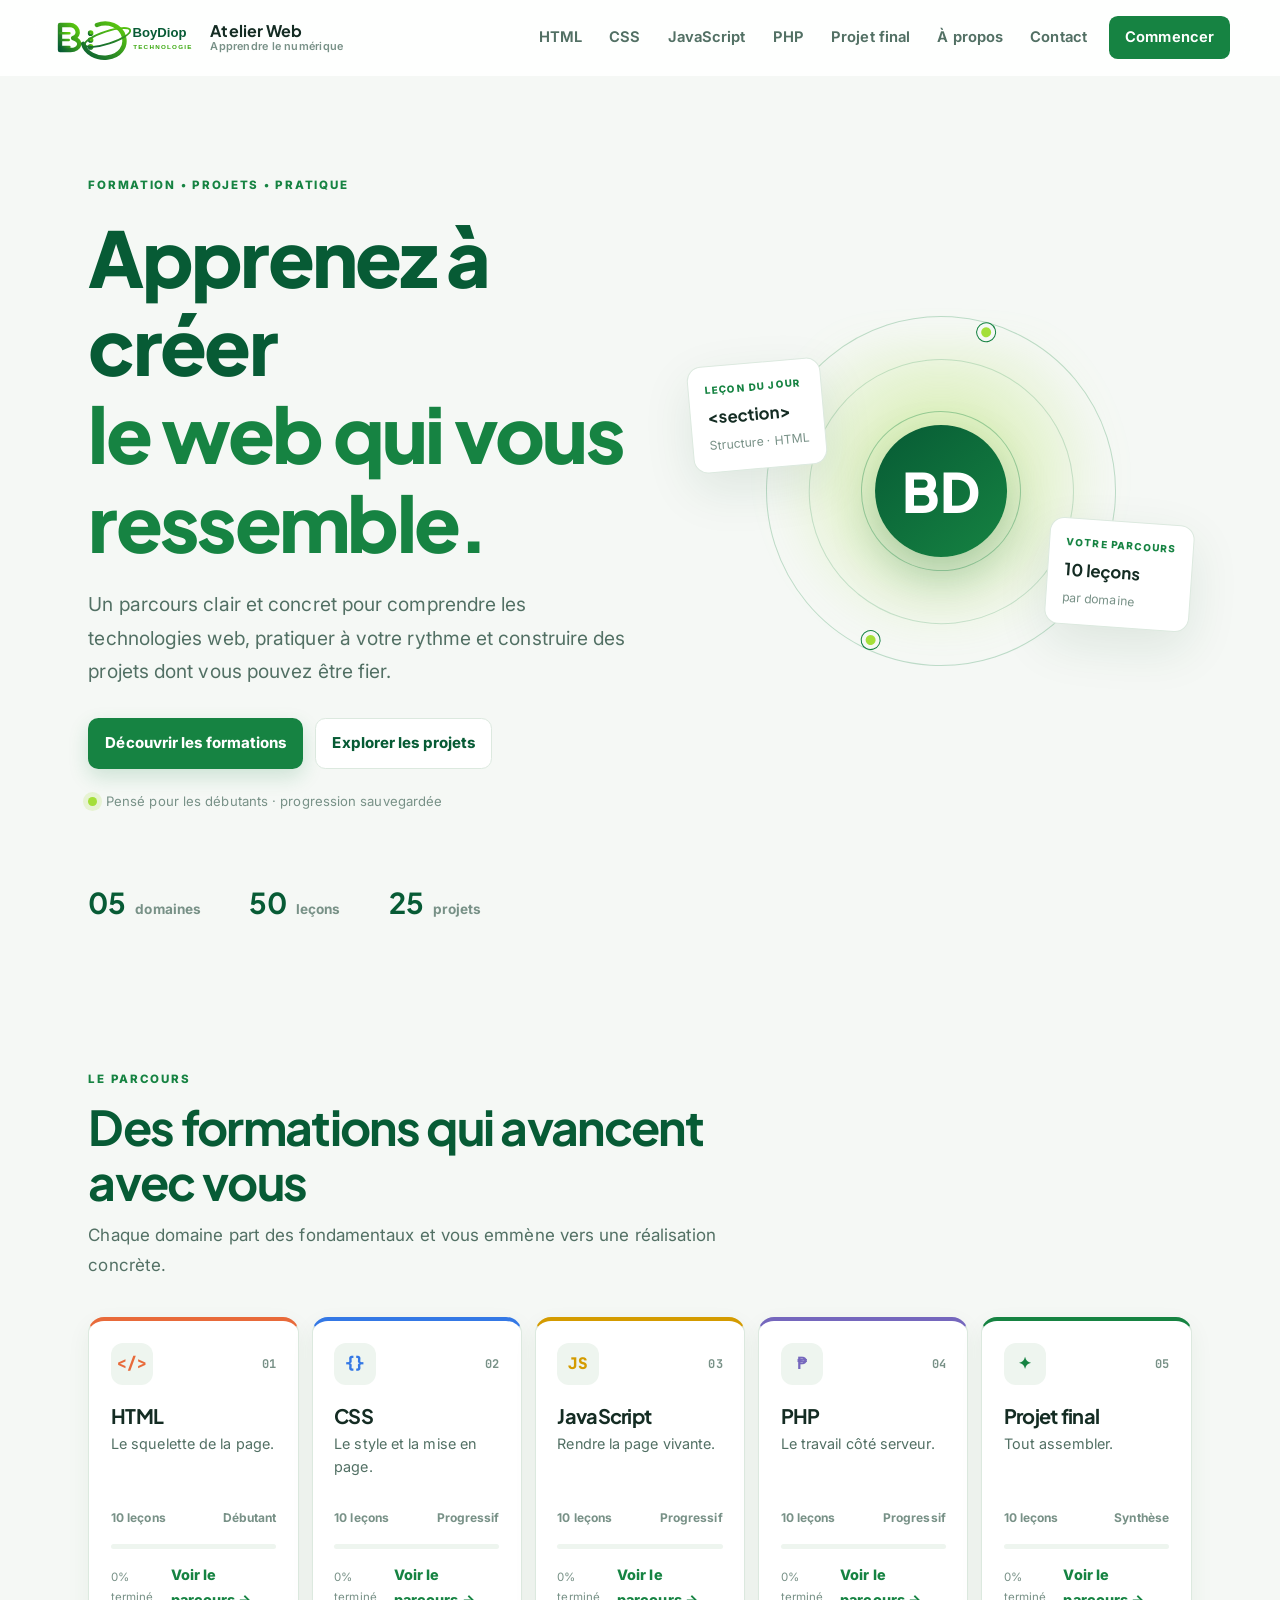
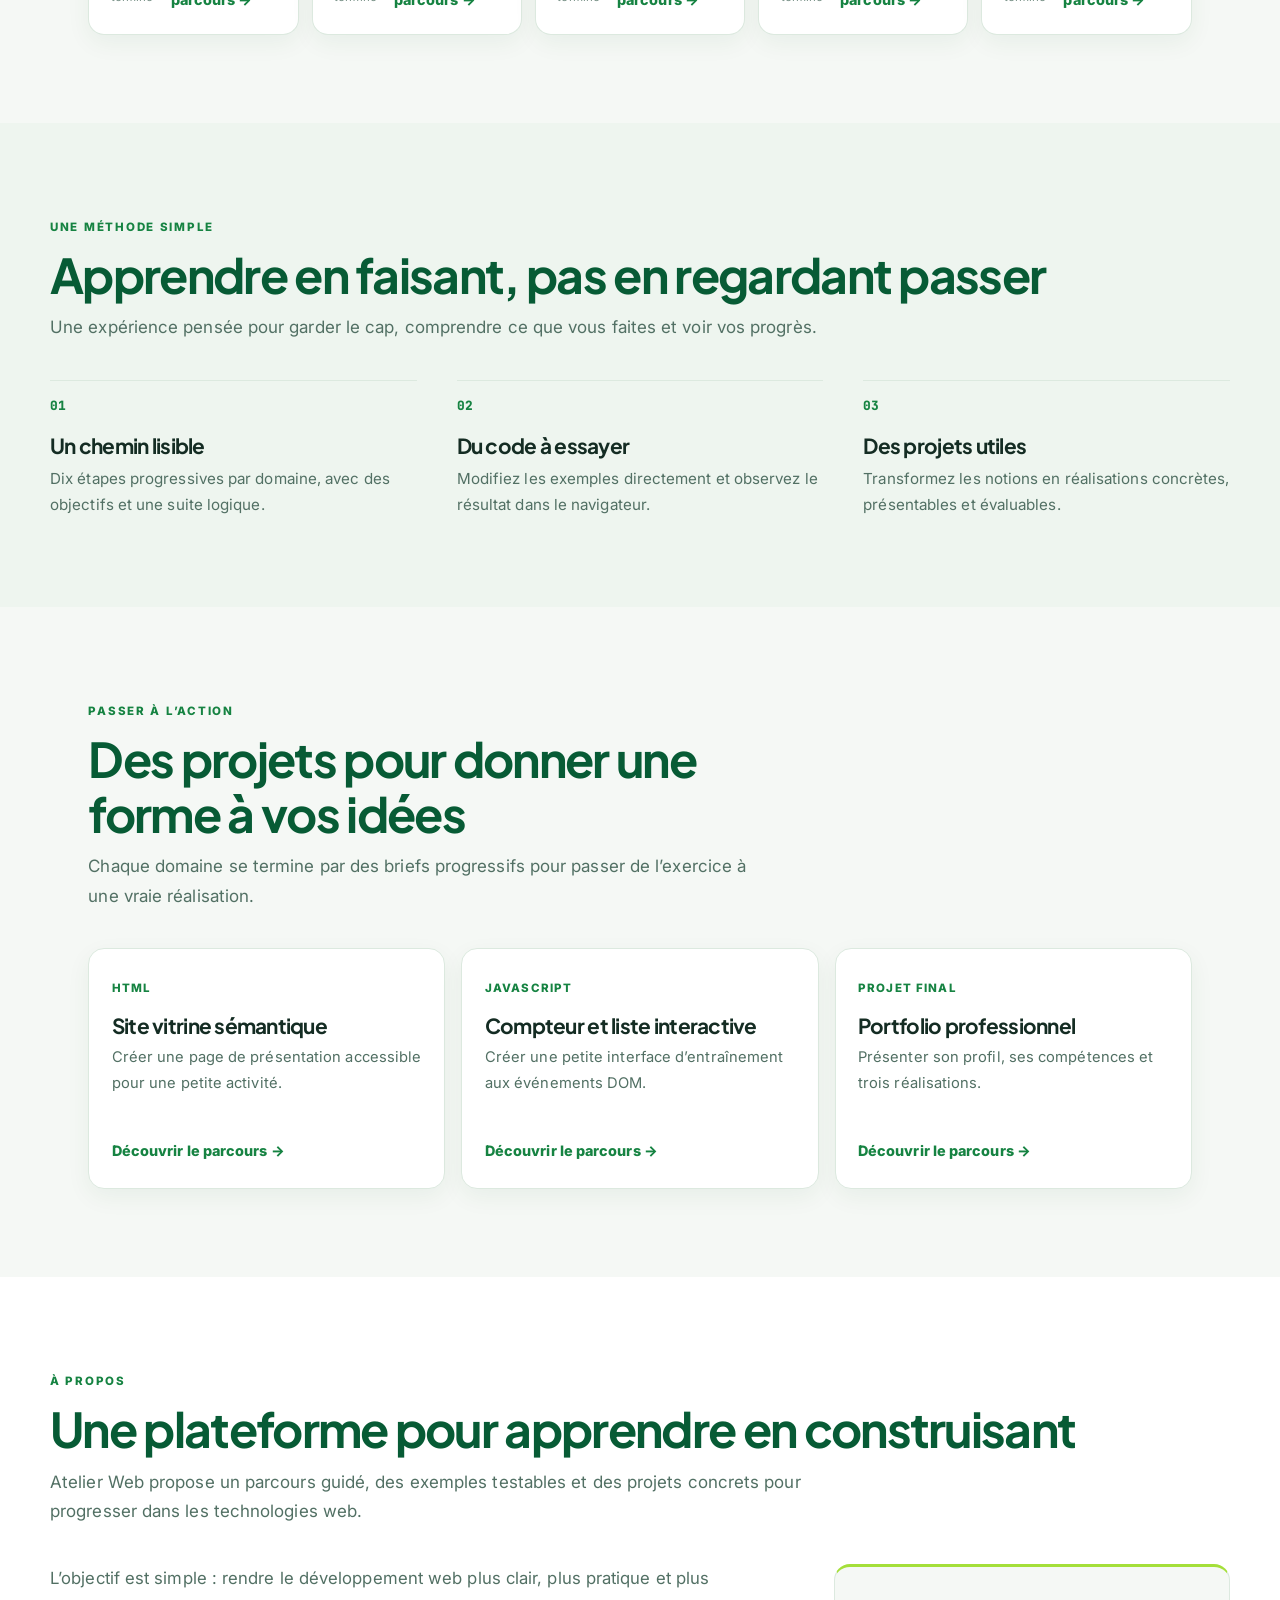
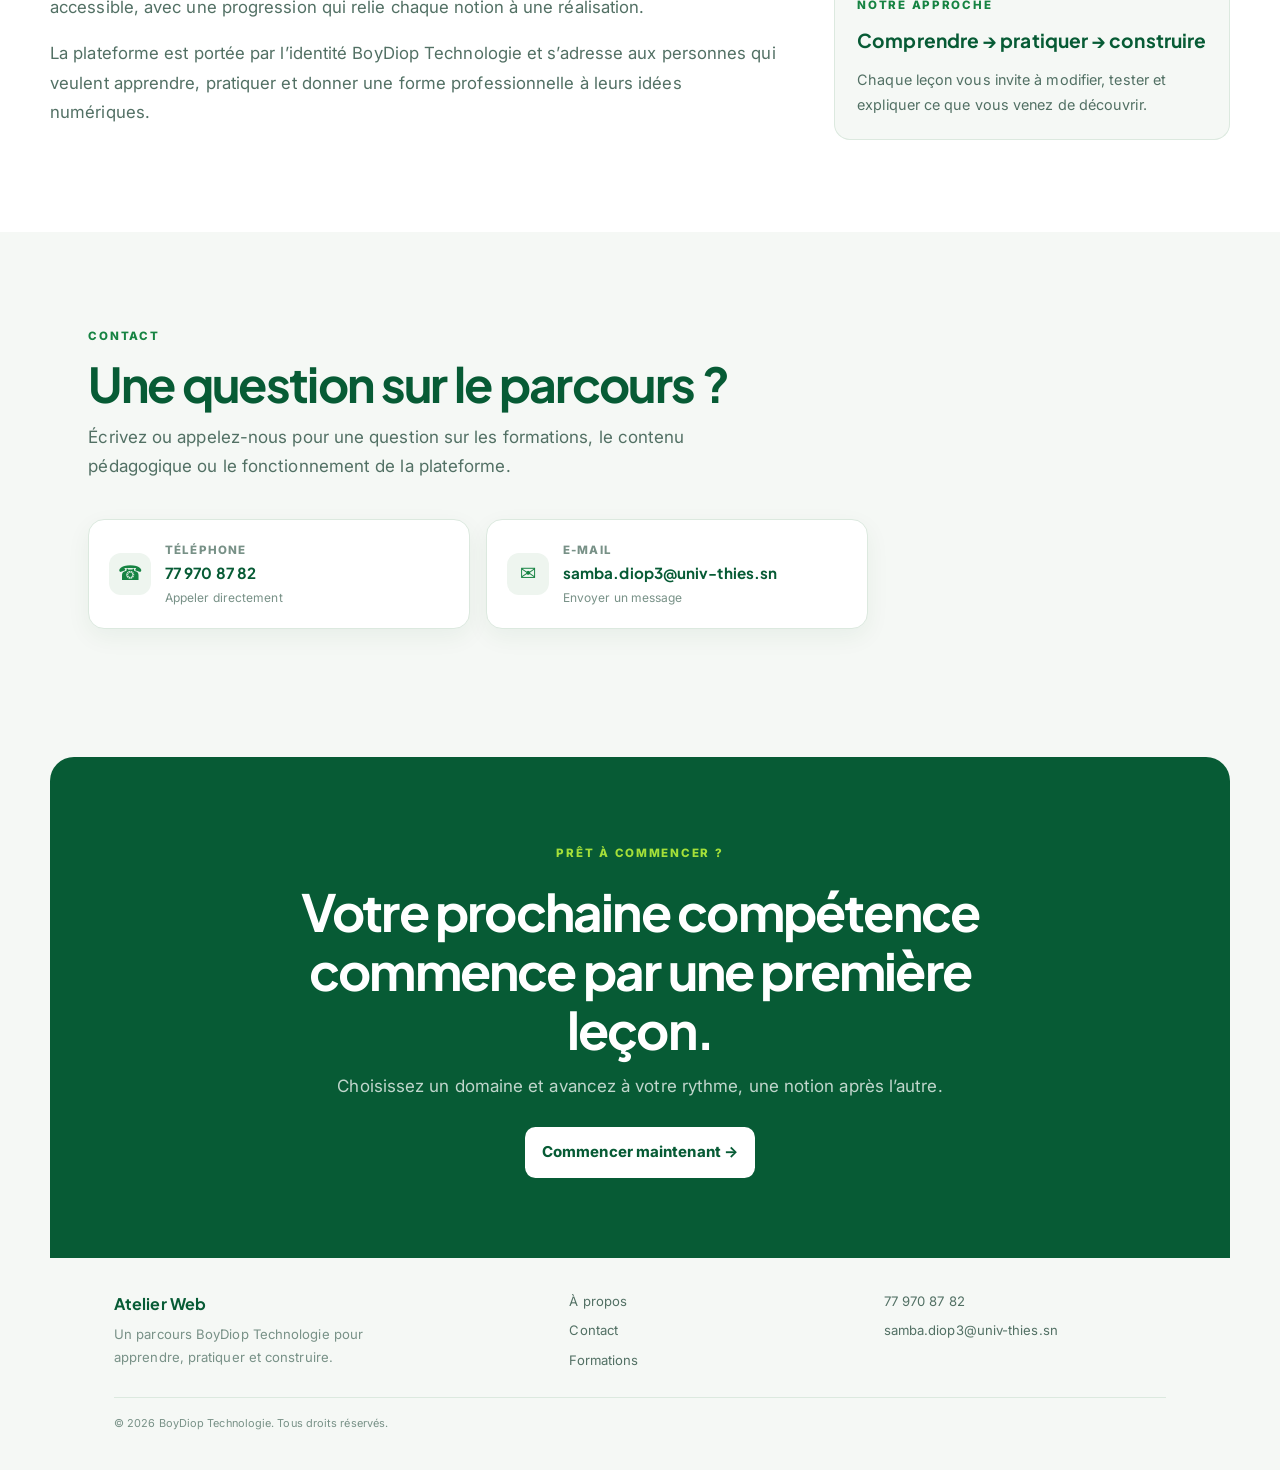
==== index.html @ 123b6f5f "Refonte premium de la plateforme Atelier Web" ====
<!DOCTYPE html>
<html lang="fr">
<head>
<meta charset="utf-8">
<meta name="viewport" content="width=device-width, initial-scale=1, viewport-fit=cover">
<link rel="stylesheet" href="https://fonts.googleapis.com/css2?family=Inter:wght@400;500;600;700;800&family=JetBrains+Mono:wght@400;600;700&family=Plus+Jakarta+Sans:wght@600;700;800&display=swap">
<title>Accueil | Atelier Web</title>
<link rel="stylesheet" href="style.css">
</head>
<body>
<div id="app"></div>
<script>window.PAGE="index";</script>
<script src="data.js"></script>
<script src="extended-data.js"></script>
<script src="app.js"></script>
</body>
</html>
---- style.css ----
:root {
  --ink: #142c23;
  --ink-soft: #527064;
  --ink-faint: #789187;
  --bg: #f5f8f5;
  --paper: #ffffff;
  --paper-muted: #eef5ef;
  --line: #dce9df;
  --green: #168342;
  --green-dark: #075b35;
  --lime: #a4df39;
  --orange: #e86a3a;
  --blue: #3478e5;
  --purple: #7567bd;
  --code: #102b20;
  --code-ink: #eafff0;
  --shadow-sm: 0 8px 24px rgba(15, 78, 42, .06);
  --shadow-md: 0 18px 50px rgba(15, 78, 42, .10);
  --radius-sm: .65rem;
  --radius-md: 1rem;
  --radius-lg: 1.5rem;
  --max: 1180px;
  --reading: 820px;
  box-sizing: border-box;
}

@media (prefers-color-scheme: dark) {
  :root:not([data-theme="light"]) { --ink: #e7f5ea; --ink-soft: #a9c7af; --ink-faint: #84a28d; --bg: #0e1c15; --paper: #15291f; --paper-muted: #1b3427; --line: #2d4938; --green: #70d52d; --green-dark: #baf27c; --lime: #d7f88b; --code: #09150f; --code-ink: #effff3; --shadow-sm: 0 8px 24px rgba(0,0,0,.18); --shadow-md: 0 18px 50px rgba(0,0,0,.22); }
}

* { box-sizing: border-box; }
html { scroll-behavior: smooth; scroll-padding-top: 90px; }
body { margin: 0; background: var(--bg); color: var(--ink); font: 400 17px/1.75 "Inter", "Source Sans 3", system-ui, sans-serif; letter-spacing: .005em; }
button, a, textarea { font: inherit; }
a { color: inherit; }
button, a { -webkit-tap-highlight-color: transparent; }
:focus-visible { outline: 3px solid var(--lime); outline-offset: 3px; }
h1, h2, h3, h4, strong, .brand-text { font-family: "Plus Jakarta Sans", "Manrope", "Inter", system-ui, sans-serif; }
h1, h2, h3, h4, p { margin-top: 0; }
h1, h2, h3, h4 { line-height: 1.15; letter-spacing: -.035em; }
p { max-width: var(--reading); }

.site { min-height: 100vh; }
.topbar { min-height: 76px; display: flex; align-items: center; gap: 1.25rem; padding: .7rem max(1rem, calc((100vw - var(--max)) / 2)); background: rgba(255,255,255,.90); border-bottom: 1px solid var(--line); position: sticky; top: 0; z-index: 20; backdrop-filter: blur(16px); }
.brand { display: flex; align-items: center; gap: .65rem; color: var(--ink); text-decoration: none; margin-right: auto; }
.brand-logo { width: 150px; height: auto; display: block; }
.brand-text { display: flex; flex-direction: column; gap: .12rem; line-height: 1; }
.brand-text strong { font-size: 1rem; }
.brand-text small { color: var(--ink-faint); font: 600 .68rem/1 "Inter", system-ui, sans-serif; letter-spacing: .02em; }
.top-links { display: flex; align-items: center; gap: .2rem; }
.top-links a { color: var(--ink-soft); text-decoration: none; padding: .55rem .75rem; border-radius: .55rem; font-size: .92rem; font-weight: 650; white-space: nowrap; }
.top-links a:hover, .top-links a[aria-current="page"] { background: var(--paper-muted); color: var(--green-dark); }
.top-links .nav-cta { background: var(--green); color: #fff; margin-left: .45rem; padding-inline: 1rem; }
.top-links .nav-cta:hover { background: var(--green-dark); color: #fff; }
.menu-toggle { display: none; border: 1px solid var(--line); background: var(--paper); color: var(--ink); border-radius: .55rem; padding: .45rem .65rem; font-weight: 700; cursor: pointer; }

.eyebrow { display: inline-block; color: var(--green); font-size: .72rem; font-weight: 800; letter-spacing: .15em; line-height: 1.2; }
.button { display: inline-flex; align-items: center; justify-content: center; gap: .45rem; min-height: 48px; padding: .7rem 1rem; border-radius: .65rem; border: 1px solid transparent; text-decoration: none; font-weight: 750; font-size: .94rem; cursor: pointer; transition: transform .2s ease, background .2s ease, border-color .2s ease; }
.button:hover { transform: translateY(-2px); }
.button-primary { background: var(--green); color: #fff; box-shadow: 0 8px 20px rgba(22,131,66,.18); }
.button-primary:hover { background: var(--green-dark); }
.button-secondary { background: var(--paper); color: var(--green-dark); border-color: var(--line); }
.button-secondary:hover { border-color: var(--green); }
.button-light { background: #fff; color: var(--green-dark); }
.text-link { color: var(--green); font-size: .9rem; font-weight: 800; text-decoration: none; }
.text-link:hover { color: var(--green-dark); text-decoration: underline; text-underline-offset: 4px; }

/* Accueil */
.home-page { background: var(--bg); }
.home-page .topbar { border-bottom-color: transparent; }
.hero { max-width: var(--max); min-height: 570px; margin: 0 auto; padding: 5.8rem max(1rem, 3vw) 4rem; display: grid; grid-template-columns: 1.05fr .95fr; align-items: center; gap: 3rem; }
.hero-copy { position: relative; z-index: 1; }
.hero-eyebrow { margin-bottom: 1.25rem; }
.hero h1 { max-width: 720px; margin-bottom: 1.4rem; font-size: clamp(2.8rem, 6vw, 5.45rem); font-weight: 800; color: var(--green-dark); }
.hero h1 em { color: var(--green); font-style: normal; }
.hero-lead { max-width: 600px; margin-bottom: 1.8rem; color: var(--ink-soft); font-size: clamp(1.05rem, 2vw, 1.2rem); line-height: 1.75; }
.hero-actions { display: flex; flex-wrap: wrap; gap: .75rem; }
.hero-trust { display: flex; align-items: center; gap: .55rem; margin-top: 1.35rem; color: var(--ink-faint); font-size: .82rem; }
.trust-dot { width: .55rem; height: .55rem; background: var(--lime); border-radius: 50%; box-shadow: 0 0 0 5px rgba(164,223,57,.18); }
.hero-visual { min-height: 390px; position: relative; display: grid; place-items: center; }
.hero-visual::before { content: ""; position: absolute; inset: 12% 8%; background: radial-gradient(circle at 50% 45%, rgba(164,223,57,.45), transparent 63%); filter: blur(18px); }
.hero-orbit { position: relative; width: min(32vw, 350px); aspect-ratio: 1; border: 1px solid rgba(22,131,66,.25); border-radius: 50%; transform: rotate(-18deg); }
.hero-orbit::before, .hero-orbit::after { content: ""; position: absolute; inset: 12%; border: 1px solid rgba(22,131,66,.2); border-radius: 50%; transform: rotate(57deg); }
.hero-orbit::after { inset: 27%; transform: rotate(-45deg); border-color: rgba(22,131,66,.35); }
.orbit-core { position: absolute; inset: 31%; display: grid; place-items: center; border-radius: 50%; background: linear-gradient(140deg, var(--green-dark), var(--green)); color: #fff; font: 800 clamp(2rem, 5vw, 3.4rem)/1 "Plus Jakarta Sans", sans-serif; box-shadow: 0 20px 45px rgba(7,91,53,.25); transform: rotate(18deg); }
.orbit-dot { position: absolute; width: 18px; height: 18px; background: var(--lime); border: 4px solid var(--bg); border-radius: 50%; box-shadow: 0 0 0 1px var(--green); }
.dot-one { top: 8%; right: 21%; }.dot-two { bottom: 13%; left: 15%; }
.float-card { position: absolute; display: flex; flex-direction: column; gap: .2rem; padding: .95rem 1rem; background: var(--paper); border: 1px solid var(--line); border-radius: .9rem; box-shadow: var(--shadow-md); }
.float-card strong { font-size: 1.05rem; }.float-card small { color: var(--ink-faint); font-size: .76rem; }.float-label { color: var(--green); font-size: .62rem; font-weight: 800; letter-spacing: .12em; }
.float-code { left: 0; top: 17%; transform: rotate(-5deg); }.float-progress { right: 0; bottom: 15%; transform: rotate(4deg); }
.hero-stats { max-width: var(--max); margin: 0 auto; padding: 0 max(1rem, 3vw) 3rem; display: flex; gap: 3rem; }
.hero-stat { display: flex; align-items: baseline; gap: .55rem; }.hero-stat strong { font-size: 1.8rem; color: var(--green-dark); }.hero-stat span { color: var(--ink-faint); font-size: .85rem; font-weight: 700; }
.home-section { max-width: var(--max); margin: 0 auto; padding: 5.5rem max(1rem, 3vw); }
.section-heading { max-width: 690px; margin-bottom: 2.3rem; }.section-heading .eyebrow { margin-bottom: .75rem; }.section-heading h2 { margin-bottom: .7rem; font-size: clamp(2rem, 4vw, 3rem); color: var(--green-dark); }.section-heading p { margin-bottom: 0; color: var(--ink-soft); }
.formation-grid { display: grid; grid-template-columns: repeat(5, 1fr); gap: .8rem; }
.formation-card { min-height: 280px; display: flex; flex-direction: column; padding: 1.35rem; background: var(--paper); border: 1px solid var(--line); border-top: 4px solid var(--card-accent); border-radius: var(--radius-md); box-shadow: var(--shadow-sm); }
.formation-card:hover { box-shadow: var(--shadow-md); transform: translateY(-4px); transition: transform .2s ease, box-shadow .2s ease; }.formation-card-head { display: flex; justify-content: space-between; align-items: center; margin-bottom: 1.2rem; }.domain-icon { width: 42px; height: 42px; display: grid; place-items: center; border-radius: .75rem; background: var(--paper-muted); color: var(--card-accent); font: 800 1rem/1 "JetBrains Mono", ui-monospace, monospace; }.card-index { color: var(--ink-faint); font: 700 .75rem/1 "JetBrains Mono", monospace; }.formation-card h3 { margin-bottom: .4rem; font-size: 1.25rem; }.formation-card p { min-height: 58px; margin-bottom: 1rem; color: var(--ink-soft); font-size: .9rem; line-height: 1.55; }.formation-meta { display: flex; justify-content: space-between; gap: .35rem; color: var(--ink-faint); font-size: .75rem; font-weight: 700; }.mini-progress { height: 5px; margin: 1rem 0 .8rem; overflow: hidden; background: var(--paper-muted); border-radius: 99px; }.mini-progress i { display: block; height: 100%; background: var(--card-accent); border-radius: inherit; }.formation-card-foot { display: flex; justify-content: space-between; align-items: center; gap: .5rem; margin-top: auto; color: var(--ink-faint); font-size: .72rem; }
.why-section { max-width: none; background: var(--paper-muted); }.why-section > * { max-width: var(--max); margin-left: auto; margin-right: auto; }.benefit-grid { display: grid; grid-template-columns: repeat(3, 1fr); gap: 2.5rem; }.benefit { padding-top: 1.2rem; border-top: 1px solid var(--line); }.benefit-number { display: block; margin-bottom: 1.3rem; color: var(--green); font: 800 .8rem/1 "JetBrains Mono", monospace; }.benefit h3 { margin-bottom: .5rem; font-size: 1.3rem; }.benefit p { margin-bottom: 0; color: var(--ink-soft); font-size: .95rem; }
.project-preview-grid { display: grid; grid-template-columns: repeat(3, 1fr); gap: 1rem; }.project-preview { padding: 1.4rem; background: var(--paper); border: 1px solid var(--line); border-radius: var(--radius-md); box-shadow: var(--shadow-sm); }.project-kicker { color: var(--green); font-size: .72rem; font-weight: 800; letter-spacing: .1em; text-transform: uppercase; }.project-preview h3 { margin: .75rem 0 .5rem; font-size: 1.3rem; }.project-preview p { min-height: 76px; color: var(--ink-soft); font-size: .92rem; }
.about-section { background: var(--paper); max-width: none; }.about-section > * { max-width: var(--max); margin-left: auto; margin-right: auto; }.about-grid { display: grid; grid-template-columns: 1.3fr .7fr; gap: 3rem; align-items: start; }.about-copy p { color: var(--ink-soft); font-size: 1.05rem; }.about-note { padding: 1.4rem; border: 1px solid var(--line); border-top: 3px solid var(--lime); border-radius: var(--radius-md); background: var(--bg); }.about-note .eyebrow { margin-bottom: .7rem; }.about-note strong { display: block; margin-bottom: .55rem; font-size: 1.2rem; color: var(--green-dark); }.about-note p { margin: 0; color: var(--ink-soft); font-size: .9rem; }
.contact-section { padding-bottom: 5rem; }.contact-grid { display: grid; grid-template-columns: repeat(2, minmax(0, 1fr)); gap: 1rem; max-width: 780px; }.contact-card { display: grid; grid-template-columns: auto 1fr; column-gap: .85rem; align-items: center; padding: 1.25rem; border: 1px solid var(--line); border-radius: var(--radius-md); background: var(--paper); box-shadow: var(--shadow-sm); text-decoration: none; transition: transform .2s ease, border-color .2s ease, box-shadow .2s ease; }.contact-card:hover { transform: translateY(-3px); border-color: var(--green); box-shadow: var(--shadow-md); }.contact-icon { grid-row: span 3; width: 42px; height: 42px; display: grid; place-items: center; border-radius: .75rem; background: var(--paper-muted); color: var(--green); font-size: 1.25rem; }.contact-label { color: var(--ink-faint); font-size: .72rem; font-weight: 800; letter-spacing: .1em; text-transform: uppercase; }.contact-card strong { color: var(--green-dark); font-size: .95rem; overflow-wrap: anywhere; }.contact-card small { color: var(--ink-faint); font-size: .75rem; }
.final-cta { max-width: var(--max); margin: 3rem auto 0; padding: 5rem max(1rem, 5vw); background: var(--green-dark); border-radius: var(--radius-lg) var(--radius-lg) 0 0; color: #fff; text-align: center; }.final-cta .eyebrow { color: var(--lime); }.final-cta h2 { max-width: 700px; margin: 1rem auto .8rem; font-size: clamp(2rem, 4vw, 3.3rem); }.final-cta p { margin: 0 auto 1.6rem; color: rgba(255,255,255,.75); }.site-footer { max-width: var(--max); margin: 0 auto; padding: 2rem max(1rem, 5vw) 2.3rem; color: var(--ink-faint); font-size: .82rem; }.footer-inner { display: grid; grid-template-columns: 1.5fr 1fr 1fr; gap: 2rem; padding-bottom: 1.6rem; }.footer-brand { display: flex; flex-direction: column; gap: .35rem; }.site-footer strong { color: var(--green-dark); font-size: 1rem; }.footer-brand span { max-width: 300px; }.footer-links, .footer-contact { display: flex; flex-direction: column; gap: .4rem; }.footer-links a, .footer-contact a { color: var(--ink-soft); text-decoration: none; }.footer-links a:hover, .footer-contact a:hover { color: var(--green); text-decoration: underline; text-underline-offset: 3px; }.footer-copy { display: block; padding-top: 1rem; border-top: 1px solid var(--line); }

/* Environnement de cours */
.course-page { background: var(--bg); }.course-header { max-width: 1030px; margin: 0 auto; padding: 2.8rem max(1rem, 3vw) 2rem; }.breadcrumb { display: flex; gap: .55rem; margin-bottom: 2.2rem; color: var(--ink-faint); font-size: .82rem; }.breadcrumb a { color: var(--green); font-weight: 700; text-decoration: none; }.course-header h1 { margin: .65rem 0 .35rem; font-size: clamp(2.4rem, 5vw, 4.2rem); color: var(--green-dark); }.course-tagline { margin-bottom: 1.1rem; color: var(--green); font-size: 1.1rem; font-weight: 700; }.course-intro { max-width: 760px; margin-bottom: .45rem; color: var(--ink-soft); font-size: .98rem; }.course-goal { max-width: 760px; margin-top: 1.2rem; padding: .8rem 1rem; border-left: 3px solid var(--lime); background: var(--paper-muted); color: var(--ink); font-weight: 650; }.course-progress { display: flex; align-items: center; gap: 1rem; max-width: 580px; margin-top: 1.5rem; }.progress-line { flex: 1; height: 8px; overflow: hidden; background: var(--line); border-radius: 99px; }.progress-line i { display: block; width: 0; height: 100%; background: var(--green); border-radius: inherit; transition: width .3s ease; }.progress-label { color: var(--ink-faint); font-size: .8rem; font-weight: 750; white-space: nowrap; }
.lesson-layout { max-width: 1180px; margin: 0 auto; padding: 1rem max(1rem, 3vw) 5rem; display: grid; grid-template-columns: 240px minmax(0, var(--reading)); gap: 3.3rem; align-items: start; }.lesson-sidebar { position: sticky; top: 100px; }.sidebar-label { margin: 0 0 .6rem; color: var(--ink-faint); font-size: .72rem; font-weight: 800; letter-spacing: .13em; text-transform: uppercase; }.lesson-nav { display: grid; gap: .15rem; }.lesson-nav button { display: grid; grid-template-columns: 28px 1fr; gap: .55rem; align-items: center; width: 100%; padding: .55rem .5rem; border: 0; border-left: 2px solid transparent; background: transparent; color: var(--ink-soft); text-align: left; font-size: .82rem; line-height: 1.3; cursor: pointer; }.lesson-nav button:hover { background: var(--paper-muted); color: var(--ink); }.lesson-nav button[aria-current="true"] { border-left-color: var(--green); background: var(--paper-muted); color: var(--green-dark); font-weight: 750; }.lesson-number { color: var(--ink-faint); font: 700 .72rem/1 "JetBrains Mono", monospace; }.lesson-nav .is-done .lesson-number { color: var(--green); }.lesson-nav .is-done .lesson-number::before { content: "✓"; margin-right: .15rem; }
.lesson-content { min-width: 0; padding: 2.2rem clamp(1rem, 3vw, 2.5rem) 2.6rem; background: var(--paper); border: 1px solid var(--line); border-radius: var(--radius-lg); box-shadow: var(--shadow-sm); }.lesson-kicker { display: block; margin-bottom: .8rem; color: var(--green); font: 800 .75rem/1 "JetBrains Mono", monospace; letter-spacing: .08em; }.lesson-content h2 { margin-bottom: .9rem; font-size: clamp(2rem, 4vw, 3rem); color: var(--green-dark); }.lesson-intro { max-width: var(--reading); margin-bottom: 1.5rem; color: var(--ink-soft); font-size: 1.05rem; }.lesson-meta { display: flex; flex-wrap: wrap; align-items: center; gap: .45rem; padding: .9rem 0; border-top: 1px solid var(--line); border-bottom: 1px solid var(--line); }.meta-pill, .project-level { display: inline-flex; padding: .25rem .6rem; background: var(--paper-muted); border: 1px solid var(--line); border-radius: 999px; color: var(--ink); font-size: .76rem; font-weight: 750; }.meta-next { flex-basis: 100%; color: var(--ink-faint); font-size: .82rem; }.lesson-toc { display: flex; flex-wrap: wrap; gap: .45rem .8rem; margin: 1.1rem 0 1.4rem; padding: .8rem 1rem; background: var(--paper-muted); border-radius: .65rem; }.lesson-toc strong { flex-basis: 100%; font-size: .83rem; }.lesson-toc a { color: var(--green); font-size: .84rem; font-weight: 700; text-decoration: none; }.lesson-toc a:hover { text-decoration: underline; text-underline-offset: 3px; }
.lesson-section { margin: 1.15rem 0; padding: 1.1rem 1.15rem; border-left: 4px solid var(--green); background: var(--bg); border-radius: 0 .75rem .75rem 0; scroll-margin-top: 95px; }.lesson-section h3 { margin-bottom: .4rem; font-size: 1.15rem; }.lesson-section p { margin: .25rem 0; color: var(--ink-soft); }.lesson-section.definition { border-left-color: #e8a83a; }.lesson-section.example { border-left-color: var(--blue); }.lesson-section.application { border-left-color: var(--purple); }.lesson-section.practice { border-left-color: var(--green); }.lesson-section.summary { border-left-color: var(--lime); }.lesson-section.key { border-left-color: var(--orange); }.exercise-prompt { margin: 1.6rem 0; padding: 1rem 1.1rem; border: 1px solid rgba(22,131,66,.2); background: rgba(164,223,57,.12); border-radius: .7rem; font-weight: 700; }
.content-label { display: flex; align-items: center; justify-content: space-between; gap: .75rem; margin: 1.5rem 0 .55rem; color: var(--ink-faint); font-size: .7rem; font-weight: 800; letter-spacing: .1em; }.reset-button { border: 1px solid var(--line); border-radius: .45rem; background: var(--paper); color: var(--ink-soft); padding: .35rem .6rem; font-size: .72rem; font-weight: 700; cursor: pointer; }.code-split { display: grid; grid-template-columns: 1fr 1fr; gap: .75rem; }.code-editor, .code-block { min-height: 300px; width: 100%; margin: 0; padding: 1rem; border: 1px solid #234c37; border-radius: .75rem; background: var(--code); color: var(--code-ink); font: .88rem/1.65 "JetBrains Mono", ui-monospace, monospace; tab-size: 2; }.code-editor { resize: vertical; }.code-preview { width: 100%; min-height: 300px; border: 1px solid var(--line); border-radius: .75rem; background: #fff; }.expected-output { padding: 1rem; white-space: pre-wrap; border: 1px dashed var(--ink-faint); border-radius: .7rem; background: var(--paper-muted); color: var(--ink); font: .88rem/1.6 "JetBrains Mono", ui-monospace, monospace; }.code-explanation { margin-top: 2rem; }.code-explanation h3 { margin-bottom: .7rem; font-size: 1.2rem; }.explanation-row { display: grid; grid-template-columns: minmax(0, 13rem) 1fr; gap: 1rem; padding: .7rem 0; border-top: 1px solid var(--line); }.explanation-row code { align-self: start; padding: .35rem .5rem; overflow-wrap: anywhere; border-radius: .4rem; background: var(--code); color: var(--code-ink); font: .78rem/1.4 "JetBrains Mono", ui-monospace, monospace; }.explanation-row p { margin: 0; color: var(--ink-soft); font-size: .92rem; }.complete-button { margin: 1.5rem 0 .25rem; border: 1px solid var(--green); border-radius: .6rem; background: var(--green); color: #fff; padding: .7rem 1rem; font-weight: 750; cursor: pointer; }.complete-button:disabled { opacity: .55; cursor: default; }.quiz-box { margin-top: 1.5rem; padding: 1.25rem; border: 1px solid rgba(22,131,66,.35); border-radius: var(--radius-md); background: var(--paper-muted); }.quiz-box .eyebrow { margin-bottom: .6rem; }.quiz-box h3 { margin-bottom: .45rem; font-size: 1.25rem; }.quiz-answer { display: block; width: 100%; margin: .45rem 0; padding: .7rem .8rem; border: 1px solid var(--line); border-radius: .55rem; background: var(--paper); color: var(--ink); text-align: left; cursor: pointer; }.quiz-answer:hover:not(:disabled) { border-color: var(--green); }.quiz-answer.is-correct { border-color: var(--green); background: var(--green); color: #fff; }.quiz-answer.is-wrong { opacity: .55; }.quiz-answer:disabled { cursor: default; }.quiz-status { min-height: 1.5rem; margin: .75rem 0 0; color: var(--green-dark); font-weight: 700; font-size: .9rem; }.lesson-navigation { display: flex; justify-content: space-between; gap: .75rem; margin-top: 2.2rem; padding-top: 1.2rem; border-top: 1px solid var(--line); }.lesson-navigation button:disabled { opacity: .35; cursor: default; transform: none; }
.course-projects { max-width: 1030px; margin: 0 auto; padding: 1rem max(1rem, 3vw) 5rem; }.projects { display: grid; gap: .8rem; }.project-card { overflow: hidden; border: 1px solid var(--line); border-radius: var(--radius-md); background: var(--paper); box-shadow: var(--shadow-sm); }.project-card summary { display: flex; justify-content: space-between; align-items: center; gap: 1rem; padding: 1rem 1.15rem; cursor: pointer; list-style: none; }.project-card summary::-webkit-details-marker { display: none; }.project-card summary strong { font-size: 1.05rem; }.project-card summary::after { content: "+"; color: var(--green); font-size: 1.3rem; }.project-card[open] summary { background: var(--paper-muted); border-bottom: 1px solid var(--line); }.project-card[open] summary::after { content: "−"; }.project-block { padding: 0 1.15rem; }.project-block h4 { margin: 1rem 0 .25rem; font-size: .95rem; letter-spacing: 0; }.project-block p, .project-block ul { margin: .15rem 0 .8rem; color: var(--ink-soft); font-size: .9rem; }.project-block ul { padding-left: 1.2rem; }.project-block:last-child { padding-bottom: 1.1rem; }

@media (max-width: 980px) { .formation-grid { grid-template-columns: repeat(3, 1fr); }.hero { grid-template-columns: 1fr .8fr; }.lesson-layout { grid-template-columns: 205px minmax(0, 1fr); gap: 1.5rem; } }
@media (max-width: 720px) { body { font-size: 16px; }.topbar { min-height: 68px; padding: .65rem 1rem; }.brand-logo { width: 125px; }.brand-text { display: none; }.menu-toggle { display: block; }.top-links { display: none; position: absolute; left: 1rem; right: 1rem; top: calc(100% + .5rem); flex-direction: column; align-items: stretch; padding: .6rem; border: 1px solid var(--line); border-radius: .8rem; background: var(--paper); box-shadow: var(--shadow-md); }.top-links.is-open { display: flex; }.top-links a { padding: .7rem .8rem; }.top-links .nav-cta { margin: .3rem 0 0; text-align: center; }.hero { display: block; min-height: auto; padding-top: 4rem; }.hero h1 { font-size: clamp(2.6rem, 12vw, 4rem); }.hero-visual { min-height: 300px; margin-top: 2rem; overflow: hidden; }.hero-orbit { width: 210px; }.float-code { left: 2%; }.float-progress { right: 2%; }.hero-stats { flex-wrap: wrap; gap: 1rem 1.4rem; padding-bottom: 1.5rem; }.hero-stat strong { font-size: 1.4rem; }.home-section { padding-top: 4rem; padding-bottom: 4rem; }.section-heading h2 { font-size: 2rem; }.formation-grid, .benefit-grid, .project-preview-grid { grid-template-columns: 1fr; }.formation-card p { min-height: auto; }.course-header { padding-top: 2rem; }.course-header h1 { font-size: 2.6rem; }.lesson-layout { display: block; padding-top: 0; }.lesson-sidebar { position: static; margin-bottom: 1rem; }.lesson-nav { display: flex; overflow-x: auto; gap: .3rem; padding-bottom: .4rem; }.lesson-nav button { min-width: 190px; border: 1px solid var(--line); border-left: 3px solid transparent; border-radius: .5rem; }.lesson-nav button[aria-current="true"] { border-left-color: var(--green); }.lesson-content { padding: 1.35rem 1rem 1.7rem; border-radius: 1rem; }.code-split { grid-template-columns: 1fr; }.explanation-row { grid-template-columns: 1fr; gap: .4rem; }.lesson-navigation { flex-direction: column-reverse; }.lesson-navigation .button { width: 100%; }.course-projects { padding-top: 0; }.project-card summary { align-items: flex-start; flex-direction: column; gap: .3rem; }.site-footer { flex-direction: column; } }
@media (prefers-reduced-motion: reduce) { *, *::before, *::after { scroll-behavior: auto !important; transition-duration: .01ms !important; animation-duration: .01ms !important; animation-iteration-count: 1 !important; } }
@media (max-width: 720px) { .formation-grid, .benefit-grid, .project-preview-grid, .contact-grid { grid-template-columns: 1fr; } .about-grid { grid-template-columns: 1fr; gap: 1.25rem; } .footer-inner { grid-template-columns: 1fr; gap: 1.25rem; } }
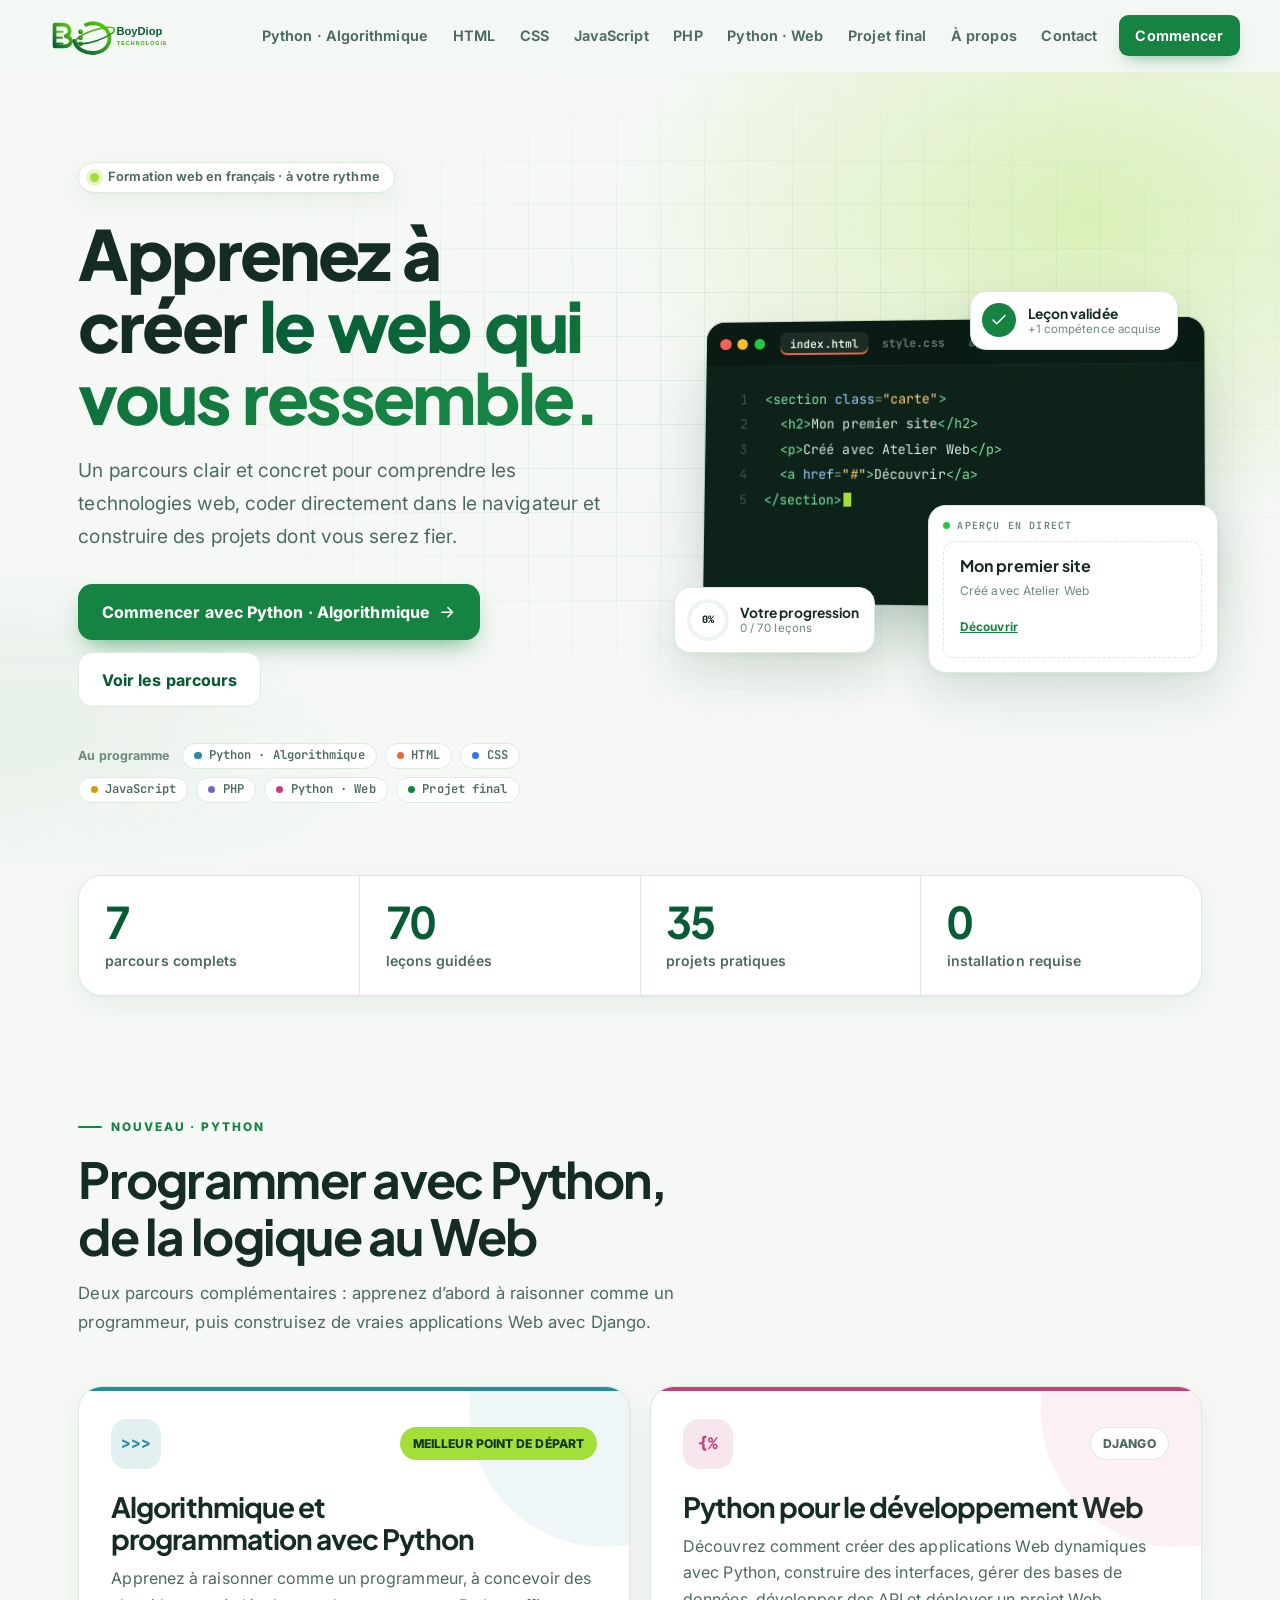
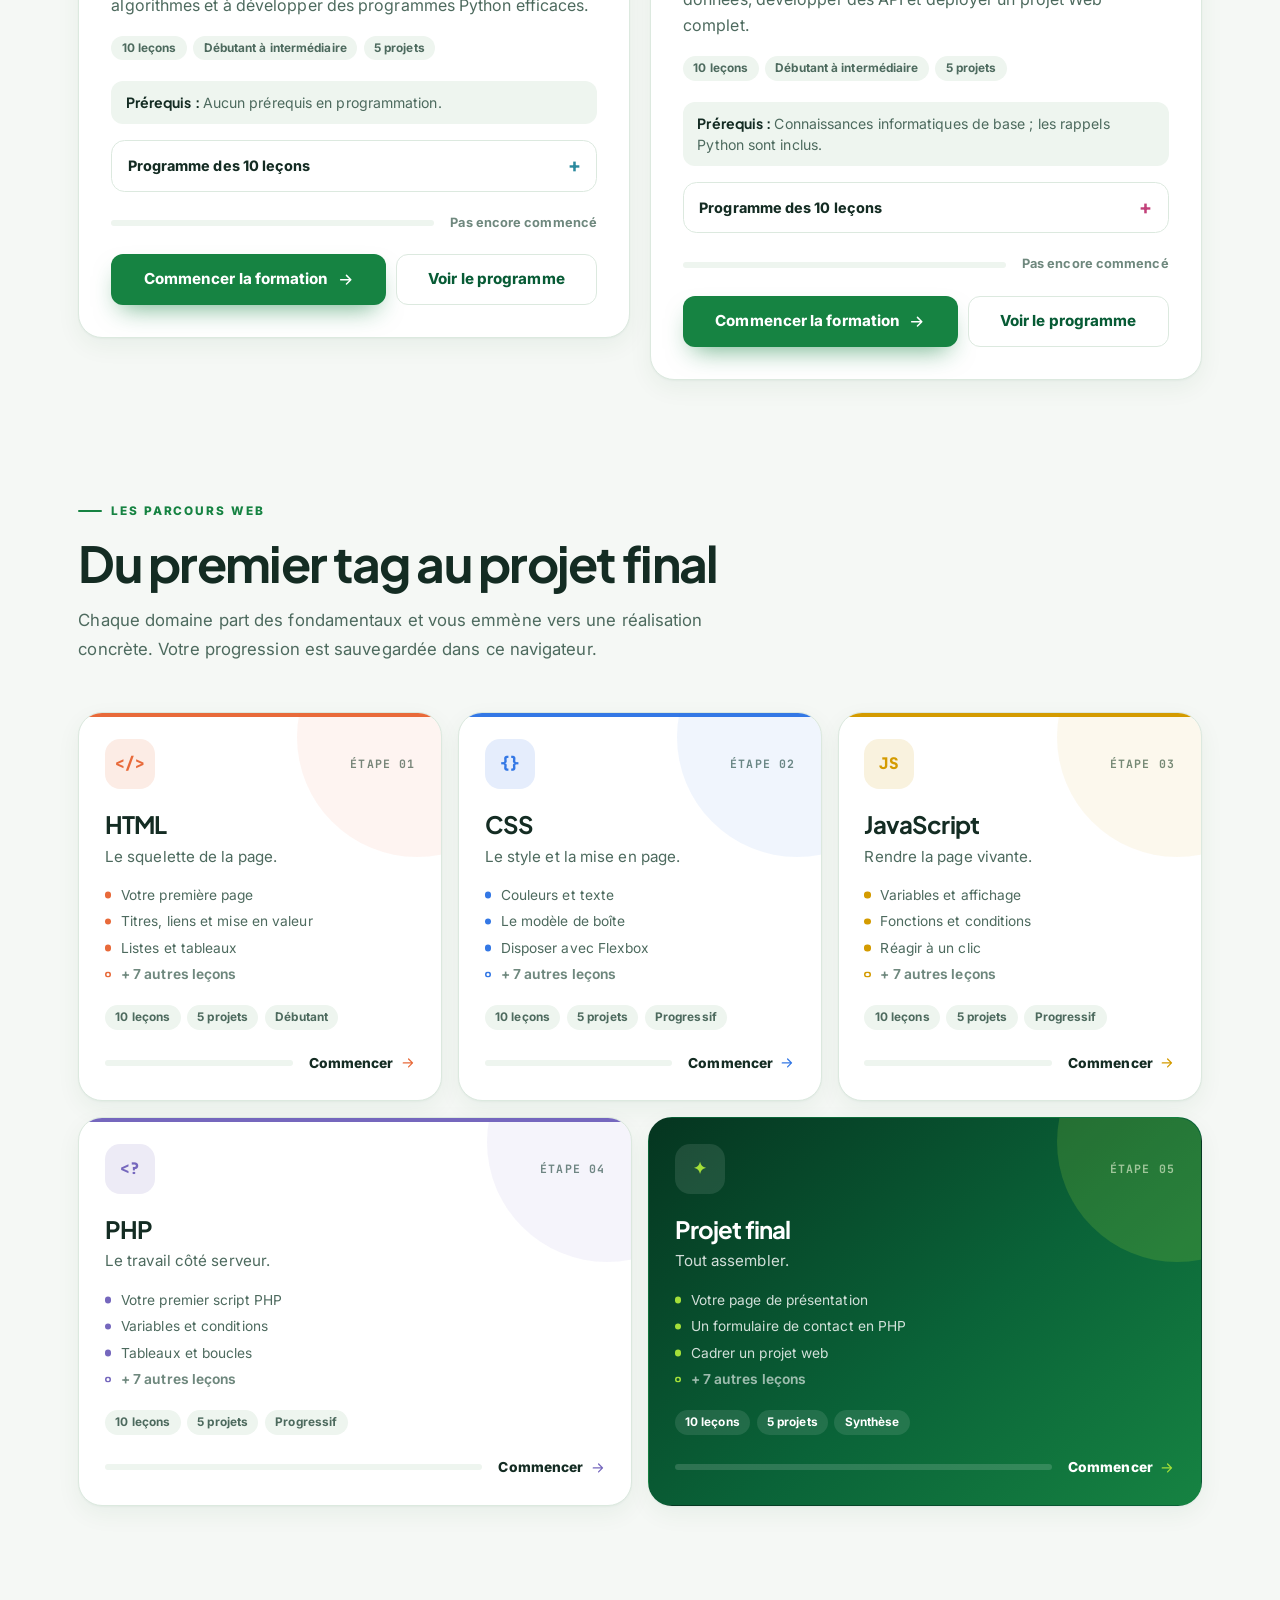
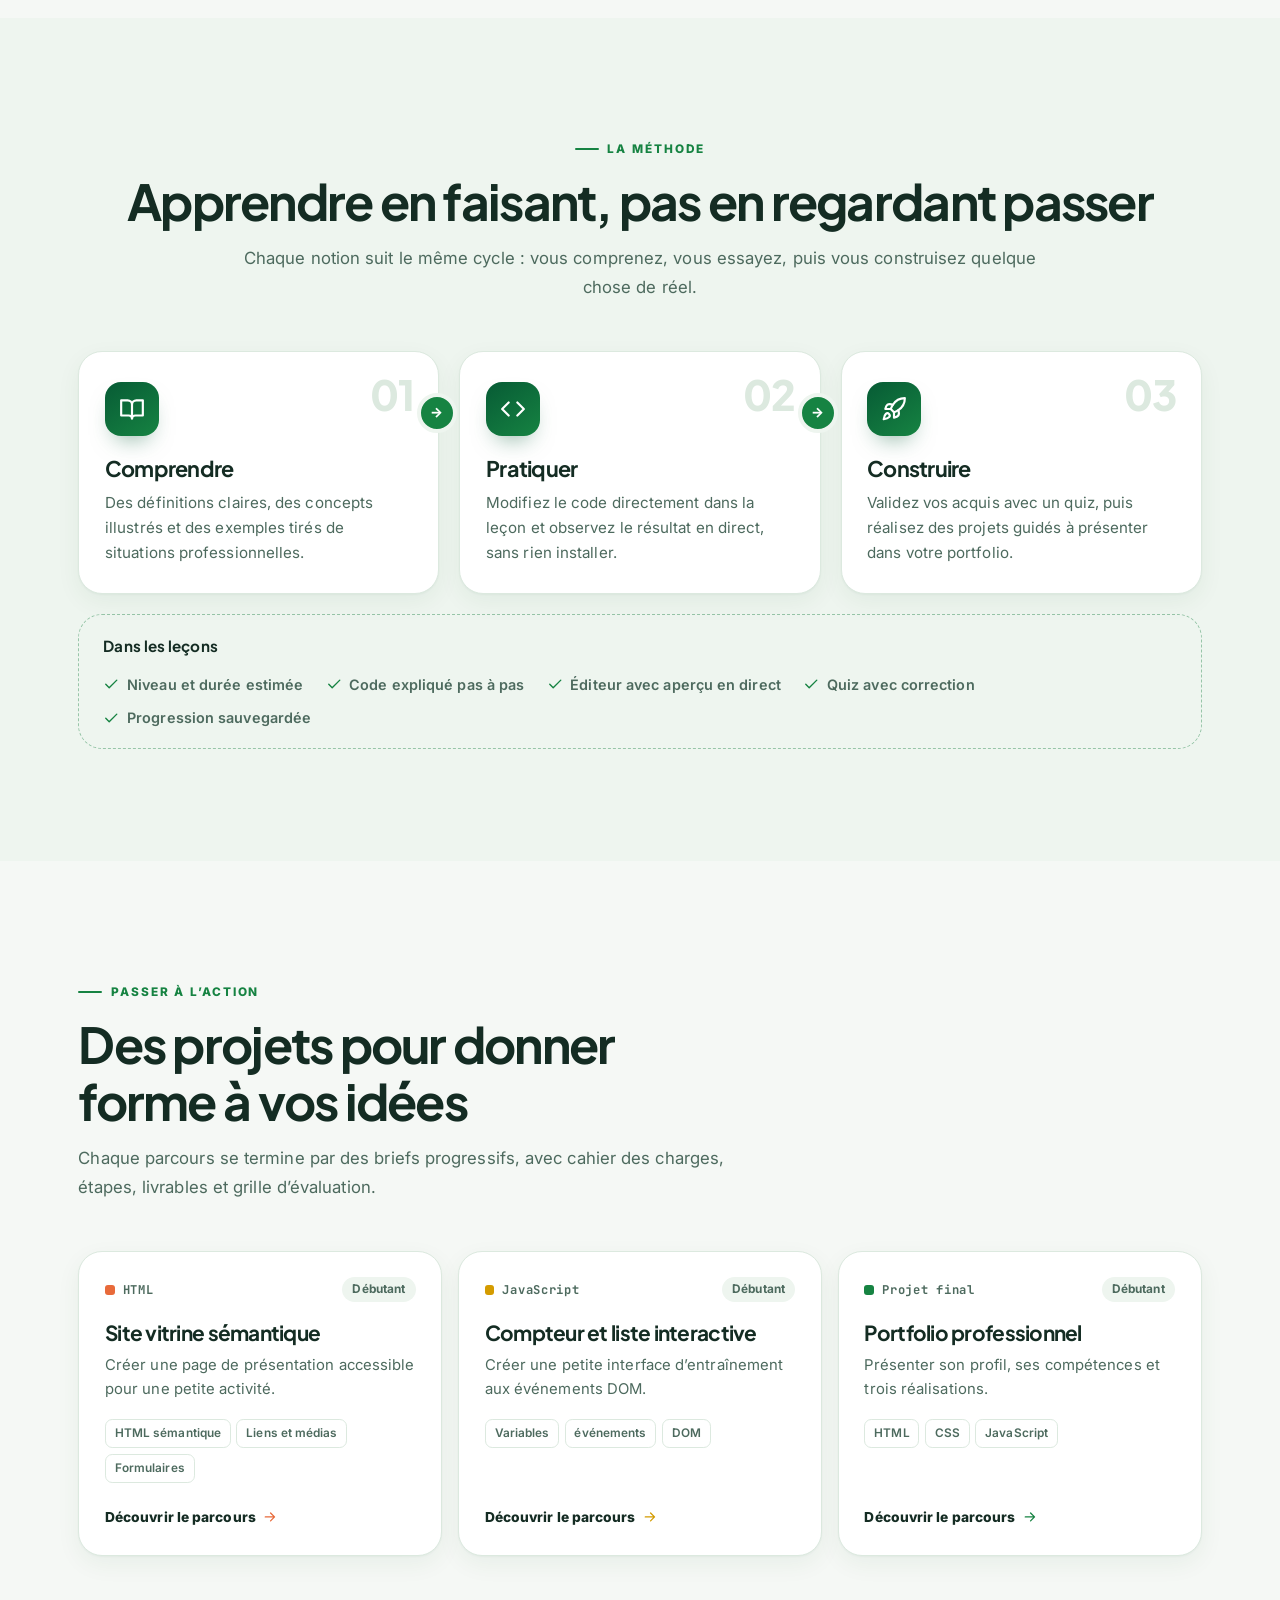
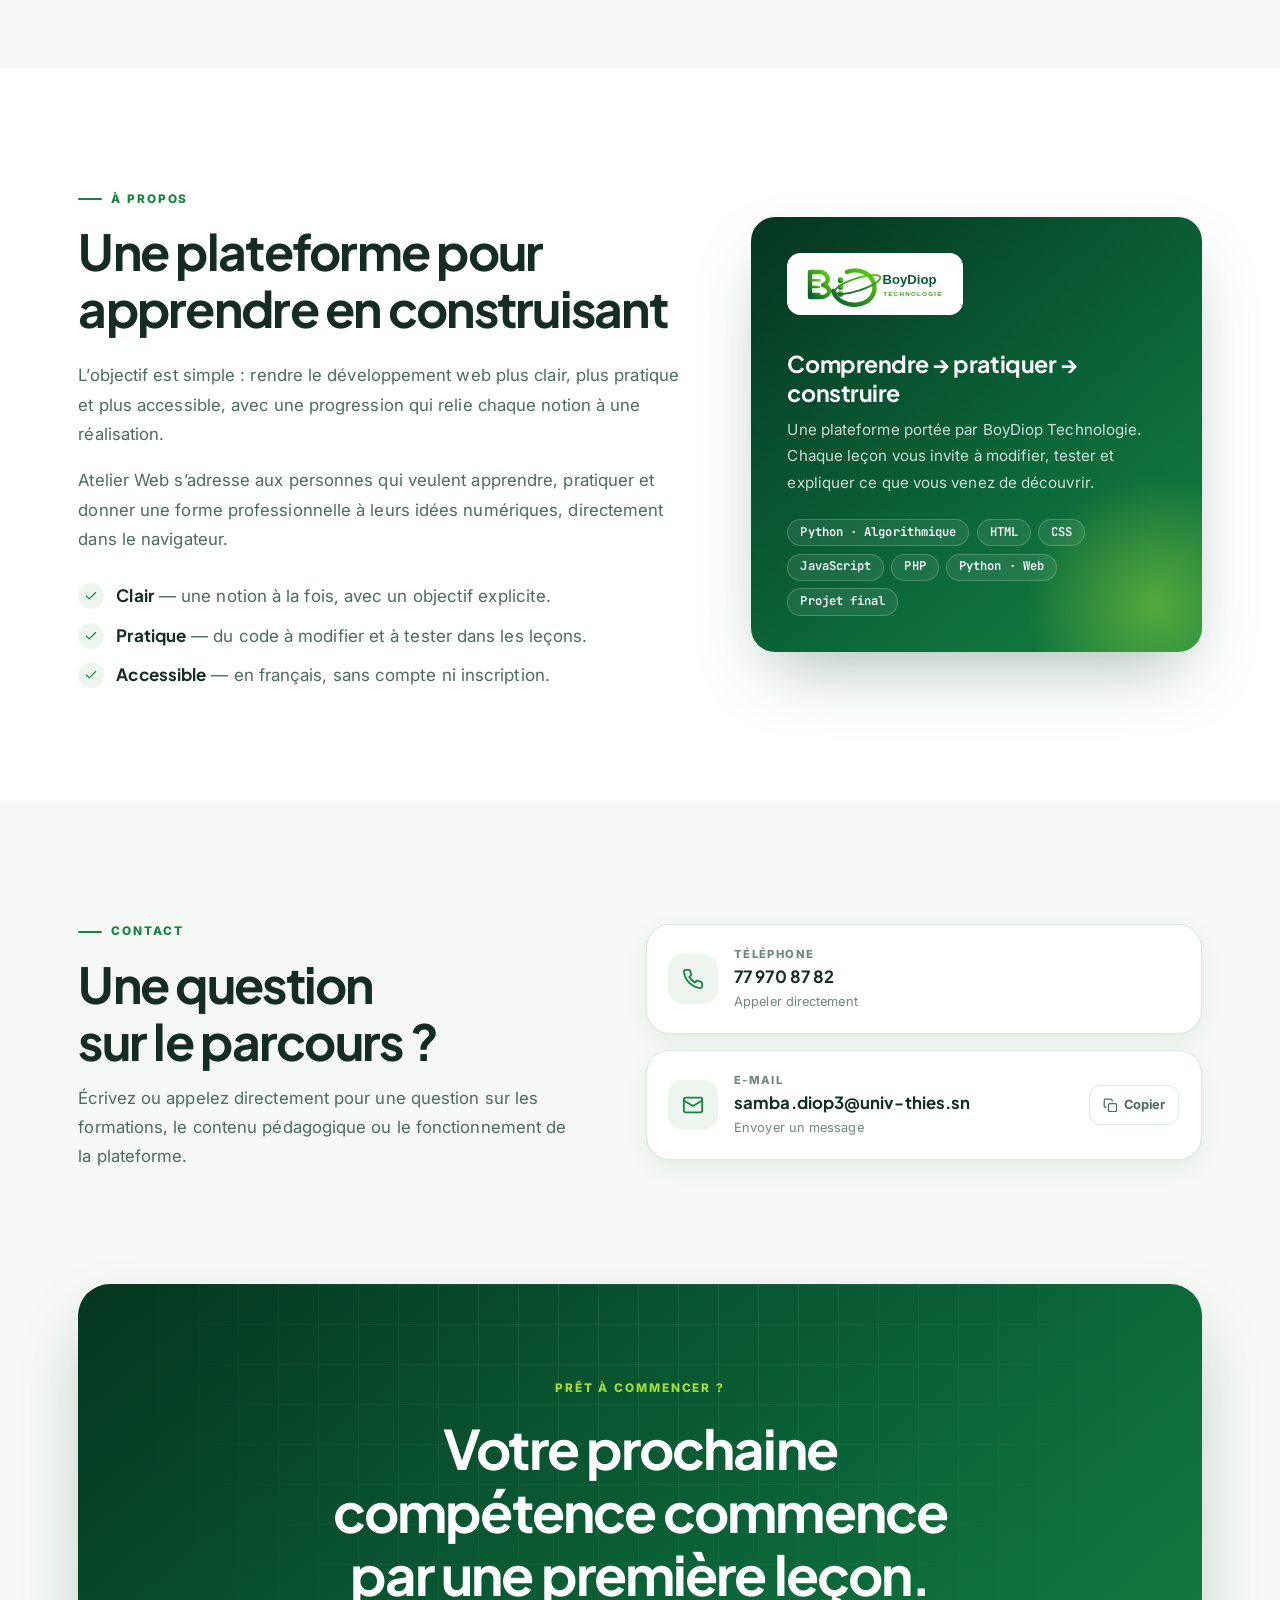
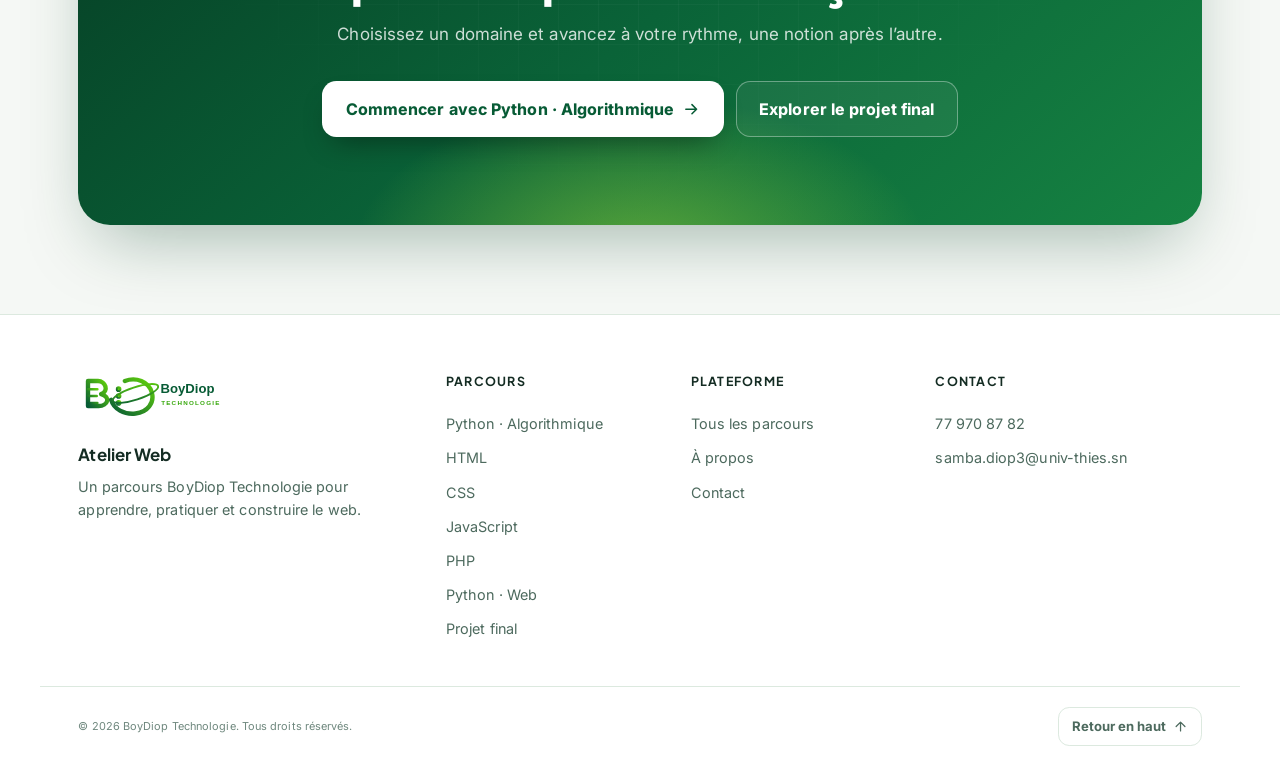
==== commit b643601e: "Ajoute les parcours Python et documente le projet" ====
--- a/index.html
+++ b/index.html
@@ -12,6 +12,7 @@
 <script>window.PAGE="index";</script>
 <script src="data.js"></script>
 <script src="extended-data.js"></script>
+  <script src="python-data.js"></script>
 <script src="app.js"></script>
 </body>
 </html>
--- a/style.css
+++ b/style.css
@@ -1,7 +1,7 @@
 :root {
   --ink: #142c23;
-  --ink-soft: #527064;
-  --ink-faint: #789187;
+  --ink-soft: #4d6a5e;
+  --ink-faint: #6f887e;
   --bg: #f5f8f5;
   --paper: #ffffff;
   --paper-muted: #eef5ef;
@@ -14,102 +14,468 @@
   --purple: #7567bd;
   --code: #102b20;
   --code-ink: #eafff0;
-  --shadow-sm: 0 8px 24px rgba(15, 78, 42, .06);
-  --shadow-md: 0 18px 50px rgba(15, 78, 42, .10);
+  --on-accent: #ffffff;
+  --topbar-bg: rgba(245, 248, 245, .82);
+  --grid-line: rgba(7, 91, 53, .07);
+  --glow-a: rgba(164, 223, 57, .32);
+  --glow-b: rgba(22, 131, 66, .14);
+  --shadow-sm: 0 1px 2px rgba(15, 78, 42, .04), 0 8px 24px rgba(15, 78, 42, .06);
+  --shadow-md: 0 2px 6px rgba(15, 78, 42, .05), 0 22px 50px rgba(15, 78, 42, .12);
+  --shadow-lg: 0 30px 70px -20px rgba(7, 60, 35, .35);
   --radius-sm: .65rem;
   --radius-md: 1rem;
   --radius-lg: 1.5rem;
-  --max: 1180px;
+  --max: 1200px;
   --reading: 820px;
+  --gutter: max(1rem, 3vw);
+  --topbar-h: 72px;
+  --ease: cubic-bezier(.2, .7, .2, 1);
+  --brand-gradient: linear-gradient(140deg, #053520 0%, #0a6338 55%, #168342 100%);
   box-sizing: border-box;
 }
 
 @media (prefers-color-scheme: dark) {
-  :root:not([data-theme="light"]) { --ink: #e7f5ea; --ink-soft: #a9c7af; --ink-faint: #84a28d; --bg: #0e1c15; --paper: #15291f; --paper-muted: #1b3427; --line: #2d4938; --green: #70d52d; --green-dark: #baf27c; --lime: #d7f88b; --code: #09150f; --code-ink: #effff3; --shadow-sm: 0 8px 24px rgba(0,0,0,.18); --shadow-md: 0 18px 50px rgba(0,0,0,.22); }
+  :root:not([data-theme="light"]) { --ink: #e7f5ea; --ink-soft: #a9c7af; --ink-faint: #8aa893; --bg: #0c1912; --paper: #13261c; --paper-muted: #1a3226; --line: #2a4535; --green: #70d52d; --green-dark: #baf27c; --lime: #d7f88b; --code: #09150f; --code-ink: #effff3; --on-accent: #05210f; --topbar-bg: rgba(12, 25, 18, .8); --grid-line: rgba(186, 242, 124, .05); --glow-a: rgba(112, 213, 45, .16); --glow-b: rgba(164, 223, 57, .08); --shadow-sm: 0 8px 24px rgba(0,0,0,.2); --shadow-md: 0 22px 50px rgba(0,0,0,.32); --shadow-lg: 0 30px 70px -20px rgba(0,0,0,.6); }
+  :root:not([data-theme="light"]) .brand-mark { background: #f5f8f5; }
 }
 
 * { box-sizing: border-box; }
-html { scroll-behavior: smooth; scroll-padding-top: 90px; }
-body { margin: 0; background: var(--bg); color: var(--ink); font: 400 17px/1.75 "Inter", "Source Sans 3", system-ui, sans-serif; letter-spacing: .005em; }
+html { scroll-behavior: smooth; scroll-padding-top: calc(var(--topbar-h) + 1rem); -webkit-text-size-adjust: 100%; }
+body { margin: 0; background: var(--bg); color: var(--ink); font: 400 17px/1.75 "Inter", "Source Sans 3", system-ui, sans-serif; letter-spacing: .005em; -webkit-font-smoothing: antialiased; overflow-x: hidden; }
+img { max-width: 100%; }
 button, a, textarea { font: inherit; }
 a { color: inherit; }
 button, a { -webkit-tap-highlight-color: transparent; }
 :focus-visible { outline: 3px solid var(--lime); outline-offset: 3px; }
+::selection { background: rgba(164, 223, 57, .45); }
 h1, h2, h3, h4, strong, .brand-text { font-family: "Plus Jakarta Sans", "Manrope", "Inter", system-ui, sans-serif; }
 h1, h2, h3, h4, p { margin-top: 0; }
 h1, h2, h3, h4 { line-height: 1.15; letter-spacing: -.035em; }
 p { max-width: var(--reading); }
+.sr-only { position: absolute; width: 1px; height: 1px; padding: 0; margin: -1px; overflow: hidden; clip: rect(0, 0, 0, 0); white-space: nowrap; border: 0; }
+.icon { display: inline-flex; width: 1.15em; height: 1.15em; flex: none; }
+.icon svg { width: 100%; height: 100%; }
 
 .site { min-height: 100vh; }
-.topbar { min-height: 76px; display: flex; align-items: center; gap: 1.25rem; padding: .7rem max(1rem, calc((100vw - var(--max)) / 2)); background: rgba(255,255,255,.90); border-bottom: 1px solid var(--line); position: sticky; top: 0; z-index: 20; backdrop-filter: blur(16px); }
-.brand { display: flex; align-items: center; gap: .65rem; color: var(--ink); text-decoration: none; margin-right: auto; }
-.brand-logo { width: 150px; height: auto; display: block; }
-.brand-text { display: flex; flex-direction: column; gap: .12rem; line-height: 1; }
+
+/* Barre de navigation */
+.topbar { position: sticky; top: 0; z-index: 30; min-height: var(--topbar-h); display: flex; align-items: center; gap: 1rem; padding: .6rem max(1rem, calc((100vw - var(--max)) / 2)); background: var(--topbar-bg); border-bottom: 1px solid transparent; -webkit-backdrop-filter: saturate(1.5) blur(16px); backdrop-filter: saturate(1.5) blur(16px); transition: border-color .25s ease, box-shadow .25s ease; }
+.is-scrolled .topbar, .topbar-course { border-bottom-color: var(--line); }
+.is-scrolled .topbar { box-shadow: 0 10px 30px -18px rgba(10, 50, 30, .35); }
+.skip-link { position: absolute; left: 1rem; top: -120px; z-index: 100; padding: .6rem 1rem; border-radius: .6rem; background: var(--green); color: var(--on-accent); font-weight: 700; text-decoration: none; }
+.skip-link:focus { top: .75rem; }
+.brand { display: flex; align-items: center; gap: .85rem; margin-right: auto; color: var(--ink); text-decoration: none; border-radius: .7rem; }
+.brand-mark { display: block; padding: .2rem .4rem; border-radius: .65rem; }
+.brand-logo { display: block; width: 128px; height: auto; }
+.brand-text { display: flex; flex-direction: column; gap: .15rem; padding-left: .85rem; border-left: 1px solid var(--line); line-height: 1; }
 .brand-text strong { font-size: 1rem; }
 .brand-text small { color: var(--ink-faint); font: 600 .68rem/1 "Inter", system-ui, sans-serif; letter-spacing: .02em; }
-.top-links { display: flex; align-items: center; gap: .2rem; }
-.top-links a { color: var(--ink-soft); text-decoration: none; padding: .55rem .75rem; border-radius: .55rem; font-size: .92rem; font-weight: 650; white-space: nowrap; }
+.top-links { display: flex; align-items: center; gap: .15rem; }
+.top-links a { position: relative; padding: .5rem .7rem; border-radius: .6rem; color: var(--ink-soft); font-size: .9rem; font-weight: 650; text-decoration: none; white-space: nowrap; transition: color .2s ease, background .2s ease; }
 .top-links a:hover, .top-links a[aria-current="page"] { background: var(--paper-muted); color: var(--green-dark); }
-.top-links .nav-cta { background: var(--green); color: #fff; margin-left: .45rem; padding-inline: 1rem; }
-.top-links .nav-cta:hover { background: var(--green-dark); color: #fff; }
-.menu-toggle { display: none; border: 1px solid var(--line); background: var(--paper); color: var(--ink); border-radius: .55rem; padding: .45rem .65rem; font-weight: 700; cursor: pointer; }
-
-.eyebrow { display: inline-block; color: var(--green); font-size: .72rem; font-weight: 800; letter-spacing: .15em; line-height: 1.2; }
-.button { display: inline-flex; align-items: center; justify-content: center; gap: .45rem; min-height: 48px; padding: .7rem 1rem; border-radius: .65rem; border: 1px solid transparent; text-decoration: none; font-weight: 750; font-size: .94rem; cursor: pointer; transition: transform .2s ease, background .2s ease, border-color .2s ease; }
+.top-links a[aria-current="page"]::after { content: ""; position: absolute; left: .7rem; right: .7rem; bottom: .25rem; height: 2px; border-radius: 2px; background: var(--green); }
+.top-links .nav-cta { margin-left: .5rem; padding-inline: 1.05rem; background: var(--green); color: var(--on-accent); box-shadow: 0 8px 18px -8px rgba(22, 131, 66, .6); }
+.top-links .nav-cta:hover { background: var(--green-dark); color: var(--on-accent); }
+.menu-toggle { display: none; width: 44px; height: 44px; place-items: center; border: 1px solid var(--line); border-radius: .75rem; background: var(--paper); color: var(--ink); cursor: pointer; }
+.menu-lines, .menu-lines::before, .menu-lines::after { display: block; width: 18px; height: 2px; border-radius: 2px; background: currentColor; transition: transform .25s var(--ease), background .2s ease; }
+.menu-lines { position: relative; }
+.menu-lines::before, .menu-lines::after { content: ""; position: absolute; left: 0; }
+.menu-lines::before { top: -6px; }
+.menu-lines::after { top: 6px; }
+.menu-open .menu-lines { background: transparent; }
+.menu-open .menu-lines::before { transform: translateY(6px) rotate(45deg); }
+.menu-open .menu-lines::after { transform: translateY(-6px) rotate(-45deg); }
+
+/* Boutons et liens */
+.eyebrow { display: inline-flex; align-items: center; gap: .55rem; color: var(--green); font-size: .74rem; font-weight: 800; letter-spacing: .16em; line-height: 1.2; }
+.button { display: inline-flex; align-items: center; justify-content: center; gap: .5rem; min-height: 48px; padding: .7rem 1.15rem; border-radius: .75rem; border: 1px solid transparent; text-decoration: none; font-weight: 750; font-size: .95rem; cursor: pointer; transition: transform .2s var(--ease), background .2s ease, border-color .2s ease, box-shadow .2s ease, color .2s ease; }
 .button:hover { transform: translateY(-2px); }
-.button-primary { background: var(--green); color: #fff; box-shadow: 0 8px 20px rgba(22,131,66,.18); }
+.button:active { transform: translateY(0); }
+.button .icon { transition: transform .2s var(--ease); }
+.button:hover .icon { transform: translateX(3px); }
+.button-lg { min-height: 54px; padding: .8rem 1.4rem; border-radius: .9rem; font-size: 1rem; }
+.button-primary { background: var(--green); color: var(--on-accent); box-shadow: 0 12px 26px -10px rgba(22, 131, 66, .65); }
 .button-primary:hover { background: var(--green-dark); }
 .button-secondary { background: var(--paper); color: var(--green-dark); border-color: var(--line); }
 .button-secondary:hover { border-color: var(--green); }
-.button-light { background: #fff; color: var(--green-dark); }
+.button-light { background: #fff; color: #075b35; box-shadow: 0 14px 30px -12px rgba(0, 0, 0, .45); }
+.button-light:hover { background: #f1ffe2; }
+.button-outline-light { background: rgba(255, 255, 255, .06); color: #fff; border-color: rgba(255, 255, 255, .35); }
+.button-outline-light:hover { background: rgba(255, 255, 255, .12); border-color: #fff; }
 .text-link { color: var(--green); font-size: .9rem; font-weight: 800; text-decoration: none; }
 .text-link:hover { color: var(--green-dark); text-decoration: underline; text-underline-offset: 4px; }
+.chip { display: inline-flex; align-items: center; padding: .25rem .65rem; border-radius: 999px; background: var(--paper-muted); color: var(--ink-soft); font-size: .74rem; font-weight: 700; line-height: 1.4; }
 
 /* Accueil */
 .home-page { background: var(--bg); }
-.home-page .topbar { border-bottom-color: transparent; }
-.hero { max-width: var(--max); min-height: 570px; margin: 0 auto; padding: 5.8rem max(1rem, 3vw) 4rem; display: grid; grid-template-columns: 1.05fr .95fr; align-items: center; gap: 3rem; }
+.home-main:focus { outline: none; }
+.home-section { max-width: var(--max); margin: 0 auto; padding: clamp(4rem, 9vw, 7rem) var(--gutter); }
+.home-section.is-band { max-width: none; }
+.home-section.is-band > * { max-width: calc(var(--max) - 2 * var(--gutter)); margin-left: auto; margin-right: auto; }
+.section-heading { max-width: 680px; margin-bottom: clamp(2rem, 4vw, 3rem); }
+.section-heading.is-center { margin-left: auto; margin-right: auto; text-align: center; }
+.section-heading.is-center p { margin-left: auto; margin-right: auto; }
+.section-heading .eyebrow::before { content: ""; width: 1.5rem; height: 2px; border-radius: 2px; background: currentColor; }
+.section-heading h2 { margin: .85rem 0 .85rem; font-size: clamp(2rem, 4.2vw, 3.1rem); color: var(--ink); text-wrap: balance; }
+.section-heading p { margin-bottom: 0; color: var(--ink-soft); font-size: 1.05rem; }
+
+/* Hero */
+.hero { position: relative; isolation: isolate; overflow: hidden; }
+.hero-bg { position: absolute; inset: 0; z-index: -1; pointer-events: none; -webkit-mask-image: linear-gradient(#000 70%, transparent); mask-image: linear-gradient(#000 70%, transparent); background: radial-gradient(42rem 28rem at 85% 18%, var(--glow-a), transparent 70%), radial-gradient(34rem 24rem at 0% 95%, var(--glow-b), transparent 70%); }
+.hero-bg::before { content: ""; position: absolute; inset: 0; background-image: linear-gradient(var(--grid-line) 1px, transparent 1px), linear-gradient(90deg, var(--grid-line) 1px, transparent 1px); background-size: 44px 44px; -webkit-mask-image: radial-gradient(ellipse 70% 60% at 60% 40%, #000 25%, transparent 75%); mask-image: radial-gradient(ellipse 70% 60% at 60% 40%, #000 25%, transparent 75%); }
+.hero-inner { max-width: var(--max); margin: 0 auto; padding: clamp(3rem, 7vw, 6rem) var(--gutter) clamp(3rem, 6vw, 4.5rem); display: grid; grid-template-columns: minmax(0, 1.05fr) minmax(0, .95fr); gap: clamp(2rem, 5vw, 4.5rem); align-items: center; }
 .hero-copy { position: relative; z-index: 1; }
-.hero-eyebrow { margin-bottom: 1.25rem; }
-.hero h1 { max-width: 720px; margin-bottom: 1.4rem; font-size: clamp(2.8rem, 6vw, 5.45rem); font-weight: 800; color: var(--green-dark); }
-.hero h1 em { color: var(--green); font-style: normal; }
-.hero-lead { max-width: 600px; margin-bottom: 1.8rem; color: var(--ink-soft); font-size: clamp(1.05rem, 2vw, 1.2rem); line-height: 1.75; }
+.hero-badge { display: inline-flex; align-items: center; gap: .6rem; margin-bottom: 1.5rem; padding: .4rem .9rem .4rem .65rem; border: 1px solid var(--line); border-radius: 999px; background: var(--paper); color: var(--ink-soft); font-size: .8rem; font-weight: 650; line-height: 1.3; box-shadow: var(--shadow-sm); }
+.badge-dot { flex: none; width: .55rem; height: .55rem; border-radius: 50%; background: var(--lime); box-shadow: 0 0 0 4px rgba(164, 223, 57, .28); }
+.motion .badge-dot { animation: pulse 2.4s ease-in-out infinite; }
+.hero h1 { max-width: 14ch; margin-bottom: 1.35rem; color: var(--ink); font-size: clamp(2.5rem, 5.4vw, 4.7rem); font-weight: 800; line-height: 1.04; letter-spacing: -.038em; word-spacing: .06em; text-wrap: balance; }
+.hero h1 em { font-style: normal; color: var(--green); background: linear-gradient(100deg, var(--green-dark) 0%, var(--green) 70%); -webkit-background-clip: text; background-clip: text; -webkit-text-fill-color: transparent; }
+.hero-lead { max-width: 560px; margin-bottom: 2rem; color: var(--ink-soft); font-size: clamp(1.05rem, 1.6vw, 1.2rem); line-height: 1.7; }
 .hero-actions { display: flex; flex-wrap: wrap; gap: .75rem; }
-.hero-trust { display: flex; align-items: center; gap: .55rem; margin-top: 1.35rem; color: var(--ink-faint); font-size: .82rem; }
-.trust-dot { width: .55rem; height: .55rem; background: var(--lime); border-radius: 50%; box-shadow: 0 0 0 5px rgba(164,223,57,.18); }
-.hero-visual { min-height: 390px; position: relative; display: grid; place-items: center; }
-.hero-visual::before { content: ""; position: absolute; inset: 12% 8%; background: radial-gradient(circle at 50% 45%, rgba(164,223,57,.45), transparent 63%); filter: blur(18px); }
-.hero-orbit { position: relative; width: min(32vw, 350px); aspect-ratio: 1; border: 1px solid rgba(22,131,66,.25); border-radius: 50%; transform: rotate(-18deg); }
-.hero-orbit::before, .hero-orbit::after { content: ""; position: absolute; inset: 12%; border: 1px solid rgba(22,131,66,.2); border-radius: 50%; transform: rotate(57deg); }
-.hero-orbit::after { inset: 27%; transform: rotate(-45deg); border-color: rgba(22,131,66,.35); }
-.orbit-core { position: absolute; inset: 31%; display: grid; place-items: center; border-radius: 50%; background: linear-gradient(140deg, var(--green-dark), var(--green)); color: #fff; font: 800 clamp(2rem, 5vw, 3.4rem)/1 "Plus Jakarta Sans", sans-serif; box-shadow: 0 20px 45px rgba(7,91,53,.25); transform: rotate(18deg); }
-.orbit-dot { position: absolute; width: 18px; height: 18px; background: var(--lime); border: 4px solid var(--bg); border-radius: 50%; box-shadow: 0 0 0 1px var(--green); }
-.dot-one { top: 8%; right: 21%; }.dot-two { bottom: 13%; left: 15%; }
-.float-card { position: absolute; display: flex; flex-direction: column; gap: .2rem; padding: .95rem 1rem; background: var(--paper); border: 1px solid var(--line); border-radius: .9rem; box-shadow: var(--shadow-md); }
-.float-card strong { font-size: 1.05rem; }.float-card small { color: var(--ink-faint); font-size: .76rem; }.float-label { color: var(--green); font-size: .62rem; font-weight: 800; letter-spacing: .12em; }
-.float-code { left: 0; top: 17%; transform: rotate(-5deg); }.float-progress { right: 0; bottom: 15%; transform: rotate(4deg); }
-.hero-stats { max-width: var(--max); margin: 0 auto; padding: 0 max(1rem, 3vw) 3rem; display: flex; gap: 3rem; }
-.hero-stat { display: flex; align-items: baseline; gap: .55rem; }.hero-stat strong { font-size: 1.8rem; color: var(--green-dark); }.hero-stat span { color: var(--ink-faint); font-size: .85rem; font-weight: 700; }
-.home-section { max-width: var(--max); margin: 0 auto; padding: 5.5rem max(1rem, 3vw); }
-.section-heading { max-width: 690px; margin-bottom: 2.3rem; }.section-heading .eyebrow { margin-bottom: .75rem; }.section-heading h2 { margin-bottom: .7rem; font-size: clamp(2rem, 4vw, 3rem); color: var(--green-dark); }.section-heading p { margin-bottom: 0; color: var(--ink-soft); }
-.formation-grid { display: grid; grid-template-columns: repeat(5, 1fr); gap: .8rem; }
-.formation-card { min-height: 280px; display: flex; flex-direction: column; padding: 1.35rem; background: var(--paper); border: 1px solid var(--line); border-top: 4px solid var(--card-accent); border-radius: var(--radius-md); box-shadow: var(--shadow-sm); }
-.formation-card:hover { box-shadow: var(--shadow-md); transform: translateY(-4px); transition: transform .2s ease, box-shadow .2s ease; }.formation-card-head { display: flex; justify-content: space-between; align-items: center; margin-bottom: 1.2rem; }.domain-icon { width: 42px; height: 42px; display: grid; place-items: center; border-radius: .75rem; background: var(--paper-muted); color: var(--card-accent); font: 800 1rem/1 "JetBrains Mono", ui-monospace, monospace; }.card-index { color: var(--ink-faint); font: 700 .75rem/1 "JetBrains Mono", monospace; }.formation-card h3 { margin-bottom: .4rem; font-size: 1.25rem; }.formation-card p { min-height: 58px; margin-bottom: 1rem; color: var(--ink-soft); font-size: .9rem; line-height: 1.55; }.formation-meta { display: flex; justify-content: space-between; gap: .35rem; color: var(--ink-faint); font-size: .75rem; font-weight: 700; }.mini-progress { height: 5px; margin: 1rem 0 .8rem; overflow: hidden; background: var(--paper-muted); border-radius: 99px; }.mini-progress i { display: block; height: 100%; background: var(--card-accent); border-radius: inherit; }.formation-card-foot { display: flex; justify-content: space-between; align-items: center; gap: .5rem; margin-top: auto; color: var(--ink-faint); font-size: .72rem; }
-.why-section { max-width: none; background: var(--paper-muted); }.why-section > * { max-width: var(--max); margin-left: auto; margin-right: auto; }.benefit-grid { display: grid; grid-template-columns: repeat(3, 1fr); gap: 2.5rem; }.benefit { padding-top: 1.2rem; border-top: 1px solid var(--line); }.benefit-number { display: block; margin-bottom: 1.3rem; color: var(--green); font: 800 .8rem/1 "JetBrains Mono", monospace; }.benefit h3 { margin-bottom: .5rem; font-size: 1.3rem; }.benefit p { margin-bottom: 0; color: var(--ink-soft); font-size: .95rem; }
-.project-preview-grid { display: grid; grid-template-columns: repeat(3, 1fr); gap: 1rem; }.project-preview { padding: 1.4rem; background: var(--paper); border: 1px solid var(--line); border-radius: var(--radius-md); box-shadow: var(--shadow-sm); }.project-kicker { color: var(--green); font-size: .72rem; font-weight: 800; letter-spacing: .1em; text-transform: uppercase; }.project-preview h3 { margin: .75rem 0 .5rem; font-size: 1.3rem; }.project-preview p { min-height: 76px; color: var(--ink-soft); font-size: .92rem; }
-.about-section { background: var(--paper); max-width: none; }.about-section > * { max-width: var(--max); margin-left: auto; margin-right: auto; }.about-grid { display: grid; grid-template-columns: 1.3fr .7fr; gap: 3rem; align-items: start; }.about-copy p { color: var(--ink-soft); font-size: 1.05rem; }.about-note { padding: 1.4rem; border: 1px solid var(--line); border-top: 3px solid var(--lime); border-radius: var(--radius-md); background: var(--bg); }.about-note .eyebrow { margin-bottom: .7rem; }.about-note strong { display: block; margin-bottom: .55rem; font-size: 1.2rem; color: var(--green-dark); }.about-note p { margin: 0; color: var(--ink-soft); font-size: .9rem; }
-.contact-section { padding-bottom: 5rem; }.contact-grid { display: grid; grid-template-columns: repeat(2, minmax(0, 1fr)); gap: 1rem; max-width: 780px; }.contact-card { display: grid; grid-template-columns: auto 1fr; column-gap: .85rem; align-items: center; padding: 1.25rem; border: 1px solid var(--line); border-radius: var(--radius-md); background: var(--paper); box-shadow: var(--shadow-sm); text-decoration: none; transition: transform .2s ease, border-color .2s ease, box-shadow .2s ease; }.contact-card:hover { transform: translateY(-3px); border-color: var(--green); box-shadow: var(--shadow-md); }.contact-icon { grid-row: span 3; width: 42px; height: 42px; display: grid; place-items: center; border-radius: .75rem; background: var(--paper-muted); color: var(--green); font-size: 1.25rem; }.contact-label { color: var(--ink-faint); font-size: .72rem; font-weight: 800; letter-spacing: .1em; text-transform: uppercase; }.contact-card strong { color: var(--green-dark); font-size: .95rem; overflow-wrap: anywhere; }.contact-card small { color: var(--ink-faint); font-size: .75rem; }
-.final-cta { max-width: var(--max); margin: 3rem auto 0; padding: 5rem max(1rem, 5vw); background: var(--green-dark); border-radius: var(--radius-lg) var(--radius-lg) 0 0; color: #fff; text-align: center; }.final-cta .eyebrow { color: var(--lime); }.final-cta h2 { max-width: 700px; margin: 1rem auto .8rem; font-size: clamp(2rem, 4vw, 3.3rem); }.final-cta p { margin: 0 auto 1.6rem; color: rgba(255,255,255,.75); }.site-footer { max-width: var(--max); margin: 0 auto; padding: 2rem max(1rem, 5vw) 2.3rem; color: var(--ink-faint); font-size: .82rem; }.footer-inner { display: grid; grid-template-columns: 1.5fr 1fr 1fr; gap: 2rem; padding-bottom: 1.6rem; }.footer-brand { display: flex; flex-direction: column; gap: .35rem; }.site-footer strong { color: var(--green-dark); font-size: 1rem; }.footer-brand span { max-width: 300px; }.footer-links, .footer-contact { display: flex; flex-direction: column; gap: .4rem; }.footer-links a, .footer-contact a { color: var(--ink-soft); text-decoration: none; }.footer-links a:hover, .footer-contact a:hover { color: var(--green); text-decoration: underline; text-underline-offset: 3px; }.footer-copy { display: block; padding-top: 1rem; border-top: 1px solid var(--line); }
+.hero-stack { display: flex; flex-wrap: wrap; align-items: center; gap: .5rem; margin-top: 2.2rem; }
+.hero-stack-label { margin-right: .3rem; color: var(--ink-faint); font-size: .78rem; font-weight: 700; }
+.tech-chip { display: inline-flex; align-items: center; gap: .45rem; padding: .3rem .7rem; border: 1px solid var(--line); border-radius: 999px; background: var(--paper); color: var(--ink-soft); font: 600 .76rem/1.2 "JetBrains Mono", ui-monospace, monospace; }
+.tech-chip::before { content: ""; width: .45rem; height: .45rem; border-radius: 50%; background: var(--accent); }
+
+.hero-visual { position: relative; padding: 1.75rem 0 4.25rem; }
+.editor-window { position: relative; overflow: hidden; border-radius: 1.15rem; background: #0d2219; box-shadow: var(--shadow-lg), 0 0 0 1px rgba(7, 91, 53, .14); transform: perspective(1400px) rotateY(-7deg) rotateX(3deg); transition: transform .7s var(--ease); }
+.hero-visual:hover .editor-window { transform: perspective(1400px) rotateY(0) rotateX(0); }
+.editor-chrome { display: flex; align-items: center; gap: 1rem; padding: .7rem .9rem; background: #0a1b14; border-bottom: 1px solid rgba(255, 255, 255, .06); }
+.chrome-dots { display: flex; gap: .4rem; }
+.chrome-dots i { width: .7rem; height: .7rem; border-radius: 50%; background: #ff5f57; }
+.chrome-dots i:nth-child(2) { background: #febc2e; }
+.chrome-dots i:nth-child(3) { background: #28c840; }
+.editor-tabs { display: flex; gap: .2rem; min-width: 0; overflow: hidden; }
+.editor-tab { padding: .35rem .65rem; border-radius: .45rem; color: rgba(234, 255, 240, .45); font: 600 .72rem/1 "JetBrains Mono", ui-monospace, monospace; white-space: nowrap; transition: color .3s ease, background .3s ease, box-shadow .3s ease; }
+.editor-tab.is-active { color: #eafff0; background: rgba(255, 255, 255, .08); box-shadow: inset 0 -2px 0 var(--tab-accent); }
+.editor-code { min-height: 15rem; margin: 0; padding: 1.3rem 1.25rem 1.6rem 0; overflow: hidden; color: #d7eadd; font: .84rem/1.9 "JetBrains Mono", ui-monospace, monospace; counter-reset: line; }
+.code-line { display: block; white-space: pre; }
+.motion .code-line { animation: line-in .45s var(--ease) both; animation-delay: calc(var(--i) * 70ms); }
+.code-line::before { counter-increment: line; content: counter(line); display: inline-block; width: 2.75rem; padding-right: 1.1rem; color: rgba(234, 255, 240, .22); text-align: right; }
+.tk-k { color: #7ee0a1; }
+.tk-a { color: #9ecbff; }
+.tk-s { color: #ffcf7a; }
+.tk-p { color: rgba(234, 255, 240, .55); }
+.caret { display: inline-block; width: .5rem; height: 1.05em; margin-left: 2px; vertical-align: -.15em; background: #a4df39; }
+.motion .caret { animation: blink 1s steps(1) infinite; }
+.preview-card { position: absolute; right: -1rem; bottom: 0; width: min(62%, 290px); padding: .9rem; border: 1px solid var(--line); border-radius: 1.1rem; background: var(--paper); box-shadow: var(--shadow-md); }
+.preview-label { display: flex; align-items: center; gap: .45rem; margin-bottom: .65rem; color: var(--ink-faint); font: 700 .62rem/1 "JetBrains Mono", ui-monospace, monospace; letter-spacing: .12em; }
+.preview-label::before { content: ""; width: .45rem; height: .45rem; border-radius: 50%; background: #28c840; }
+.preview-site { padding: .9rem 1rem; border: 1px dashed var(--line); border-radius: .7rem; transition: background .45s var(--ease), border-color .45s ease, border-radius .45s ease, padding .45s ease; }
+.preview-site strong { display: block; color: var(--ink); font-size: 1rem; line-height: 1.3; transition: color .45s ease; }
+.preview-site small { display: block; margin: .15rem 0 .65rem; color: var(--ink-faint); font-size: .75rem; transition: color .45s ease; }
+.fake-button { display: inline-block; padding: .3rem 0; border-radius: .45rem; color: var(--green); font-size: .74rem; font-weight: 700; text-decoration: underline; transition: background .45s ease, color .45s ease, padding .45s ease; }
+.hero-visual:not([data-lang="html"]) .preview-site { padding: 1.1rem 1.15rem; border: 1px solid transparent; border-radius: 1rem; background: #e9f8dc; }
+.hero-visual:not([data-lang="html"]) .preview-site strong { color: #123524; }
+.hero-visual:not([data-lang="html"]) .preview-site small { color: #4d6a5e; }
+.hero-visual:not([data-lang="html"]) .fake-button { padding: .35rem .75rem; background: #168342; color: #fff; text-decoration: none; }
+.preview-toast { position: absolute; left: 50%; top: -.9rem; padding: .35rem .75rem; border-radius: 999px; background: #0d2219; color: #eafff0; font: 600 .72rem/1.3 "JetBrains Mono", ui-monospace, monospace; white-space: nowrap; box-shadow: var(--shadow-md); opacity: 0; transform: translate(-50%, 6px); transition: opacity .35s ease, transform .35s var(--ease); }
+.hero-visual[data-lang="javascript"] .preview-toast, .hero-visual[data-lang="php"] .preview-toast { opacity: 1; transform: translate(-50%, 0); }
+.float-badge, .float-progress { position: absolute; display: flex; align-items: center; gap: .7rem; padding: .7rem .95rem .7rem .7rem; border: 1px solid var(--line); border-radius: 1rem; background: var(--paper); box-shadow: var(--shadow-md); line-height: 1.25; }
+.float-badge strong, .float-progress strong { display: block; color: var(--ink); font-size: .86rem; }
+.float-badge small, .float-progress small { display: block; color: var(--ink-faint); font-size: .72rem; }
+.float-badge { top: 0; right: 1.5rem; }
+.badge-check { width: 34px; height: 34px; padding: 8px; border-radius: 50%; background: var(--green); color: var(--on-accent); }
+.float-progress { left: -1.5rem; bottom: 1.25rem; }
+.motion .float-badge { animation: floaty 6s ease-in-out infinite; }
+.motion .float-progress { animation: floaty 6s ease-in-out -3s infinite; }
+.ring { position: relative; display: grid; place-items: center; width: 42px; height: 42px; border-radius: 50%; background: conic-gradient(var(--green) calc(var(--p) * 1%), var(--paper-muted) 0); }
+.ring::before { content: ""; position: absolute; inset: 4px; border-radius: 50%; background: var(--paper); }
+.ring b { position: relative; color: var(--ink); font: 800 .64rem/1 "JetBrains Mono", ui-monospace, monospace; }
+
+/* Chiffres clés */
+.stats-band { max-width: var(--max); margin: 0 auto; padding: 0 var(--gutter); }
+.stats-grid { display: grid; grid-template-columns: repeat(4, minmax(0, 1fr)); gap: 1px; overflow: hidden; border: 1px solid var(--line); border-radius: var(--radius-lg); background: var(--line); box-shadow: var(--shadow-sm); }
+.stat { padding: 1.5rem 1.6rem; background: var(--paper); }
+.stat strong { display: block; color: var(--green-dark); font-size: clamp(2rem, 3.4vw, 2.75rem); font-variant-numeric: tabular-nums; line-height: 1; letter-spacing: -.04em; }
+.stat span { display: block; margin-top: .5rem; color: var(--ink-soft); font-size: .88rem; font-weight: 600; line-height: 1.4; }
+
+/* Parcours */
+.course-grid { display: grid; grid-template-columns: repeat(6, minmax(0, 1fr)); gap: 1rem; }
+.course-card { position: relative; grid-column: span 2; display: flex; flex-direction: column; padding: 1.6rem; overflow: hidden; border: 1px solid var(--line); border-radius: var(--radius-lg); background: var(--paper); box-shadow: var(--shadow-sm); transition: transform .3s var(--ease), box-shadow .3s ease, border-color .3s ease; }
+.course-card.is-wide { grid-column: span 3; }
+.course-card::before { content: ""; position: absolute; inset: 0 0 auto; height: 4px; background: var(--accent); }
+.course-card::after { content: ""; position: absolute; top: -6rem; right: -6rem; width: 15rem; height: 15rem; border-radius: 50%; background: var(--accent); opacity: .07; pointer-events: none; transition: opacity .35s ease, transform .5s var(--ease); }
+.course-card:hover { transform: translateY(-4px); box-shadow: var(--shadow-md); border-color: color-mix(in srgb, var(--accent) 45%, var(--line)); }
+.course-card:hover::after { opacity: .14; transform: scale(1.2); }
+.course-card:has(.card-link:focus-visible), .project-tile:has(.card-link:focus-visible), .contact-card:has(.contact-link:focus-visible) { outline: 3px solid var(--lime); outline-offset: 3px; }
+.card-link { color: inherit; text-decoration: none; }
+.card-link:focus-visible { outline: none; }
+.card-link::after { content: ""; position: absolute; inset: 0; z-index: 1; }
+.card-top { display: flex; justify-content: space-between; align-items: center; margin-bottom: 1.4rem; }
+.domain-icon { display: grid; place-items: center; width: 50px; height: 50px; border-radius: .95rem; background: color-mix(in srgb, var(--accent) 13%, var(--paper)); color: var(--accent); font: 800 1rem/1 "JetBrains Mono", ui-monospace, monospace; }
+.card-step { color: var(--ink-faint); font: 700 .72rem/1 "JetBrains Mono", ui-monospace, monospace; letter-spacing: .1em; }
+.course-card h3 { margin-bottom: .35rem; font-size: 1.5rem; }
+.card-tag { margin-bottom: 1.1rem; color: var(--ink-soft); font-size: .95rem; line-height: 1.55; }
+.card-lessons { display: grid; gap: .45rem; margin: 0 0 1.3rem; padding: 0; list-style: none; }
+.card-lessons li { display: flex; align-items: baseline; gap: .6rem; color: var(--ink-soft); font-size: .86rem; line-height: 1.4; }
+.card-lessons li::before { content: ""; flex: none; width: .4rem; height: .4rem; border-radius: 50%; background: var(--accent); transform: translateY(-.1rem); }
+.card-lessons .more { color: var(--ink-faint); font-weight: 650; }
+.card-lessons .more::before { background: transparent; box-shadow: inset 0 0 0 1.5px var(--accent); }
+.card-meta { display: flex; flex-wrap: wrap; gap: .4rem; margin-bottom: 1.3rem; }
+.card-foot { display: flex; align-items: center; gap: 1rem; margin-top: auto; }
+.card-progress { flex: 1; height: 6px; overflow: hidden; border-radius: 99px; background: var(--paper-muted); }
+.card-progress i { display: block; height: 100%; border-radius: inherit; background: var(--accent); }
+.card-cta { display: inline-flex; align-items: center; gap: .4rem; color: var(--ink); font-size: .86rem; font-weight: 800; white-space: nowrap; }
+.card-cta .icon { color: var(--accent); transition: transform .25s var(--ease); }
+.course-card:hover .card-cta .icon, .project-tile:hover .card-cta .icon { transform: translateX(4px); }
+.course-card.is-feature { border-color: transparent; background: var(--brand-gradient); color: #fff; }
+.course-card.is-feature::before { display: none; }
+.course-card.is-feature::after { opacity: .18; }
+.course-card.is-feature .domain-icon { background: rgba(255, 255, 255, .1); }
+.course-card.is-feature .card-step, .course-card.is-feature .card-lessons .more { color: rgba(255, 255, 255, .6); }
+.course-card.is-feature .card-tag, .course-card.is-feature .card-lessons li { color: rgba(255, 255, 255, .82); }
+.course-card.is-feature .chip { background: rgba(255, 255, 255, .1); color: #fff; }
+.course-card.is-feature .card-progress { background: rgba(255, 255, 255, .15); }
+.course-card.is-feature .card-cta { color: #fff; }
+
+/* Méthode */
+.method-section { background: var(--paper-muted); }
+.method-grid { display: grid; grid-template-columns: repeat(3, minmax(0, 1fr)); gap: 1.25rem; margin: 0; padding: 0; list-style: none; }
+.step { position: relative; padding: 1.9rem 1.6rem 1.75rem; border: 1px solid var(--line); border-radius: var(--radius-lg); background: var(--paper); box-shadow: var(--shadow-sm); }
+.step:not(:last-child)::after { content: "→"; position: absolute; top: 2.55rem; right: -1.15rem; z-index: 1; display: grid; place-items: center; width: 2rem; height: 2rem; border: 4px solid var(--paper-muted); border-radius: 50%; background: var(--green); color: var(--on-accent); font-size: .85rem; font-weight: 800; line-height: 1; }
+.step-icon { width: 54px; height: 54px; margin-bottom: 1.3rem; padding: 14px; border-radius: 1rem; background: linear-gradient(145deg, var(--green-dark), var(--green)); color: var(--on-accent); box-shadow: 0 12px 24px -12px rgba(7, 91, 53, .6); }
+.step-num { position: absolute; top: 1.4rem; right: 1.6rem; color: var(--line); font: 800 2.6rem/1 "Plus Jakarta Sans", sans-serif; letter-spacing: -.04em; }
+.step h3 { margin-bottom: .5rem; font-size: 1.35rem; }
+.step p { margin: 0; color: var(--ink-soft); font-size: .95rem; line-height: 1.65; }
+.feature-strip { display: flex; flex-wrap: wrap; align-items: center; gap: .8rem 1.5rem; margin-top: 1.25rem; padding: 1.1rem 1.5rem; border: 1px dashed color-mix(in srgb, var(--green) 35%, var(--line)); border-radius: var(--radius-lg); }
+.feature-strip strong { font-size: .95rem; }
+.feature-strip ul { display: flex; flex-wrap: wrap; gap: .5rem 1.4rem; margin: 0; padding: 0; list-style: none; }
+.feature-strip li { display: inline-flex; align-items: center; gap: .45rem; color: var(--ink-soft); font-size: .9rem; font-weight: 600; }
+.feature-strip .icon { color: var(--green); }
+
+/* Projets */
+.project-grid { display: grid; grid-template-columns: repeat(3, minmax(0, 1fr)); gap: 1rem; }
+.project-tile { position: relative; display: flex; flex-direction: column; padding: 1.6rem; border: 1px solid var(--line); border-radius: var(--radius-lg); background: var(--paper); box-shadow: var(--shadow-sm); transition: transform .3s var(--ease), box-shadow .3s ease, border-color .3s ease; }
+.project-tile:hover { transform: translateY(-4px); box-shadow: var(--shadow-md); border-color: color-mix(in srgb, var(--accent) 45%, var(--line)); }
+.project-tile-head { display: flex; justify-content: space-between; align-items: center; gap: .5rem; margin-bottom: 1.2rem; }
+.project-domain { display: inline-flex; align-items: center; gap: .5rem; color: var(--ink-soft); font: 700 .76rem/1 "JetBrains Mono", ui-monospace, monospace; letter-spacing: .06em; }
+.project-domain::before { content: ""; width: .6rem; height: .6rem; border-radius: 3px; background: var(--accent); }
+.project-tile h3 { margin-bottom: .55rem; font-size: 1.3rem; }
+.project-tile p { margin-bottom: 1.1rem; color: var(--ink-soft); font-size: .93rem; line-height: 1.6; }
+.skill-list { display: flex; flex-wrap: wrap; gap: .35rem; margin: 0 0 1.4rem; padding: 0; list-style: none; }
+.skill-list li { padding: .2rem .55rem; border: 1px solid var(--line); border-radius: .45rem; color: var(--ink-soft); font-size: .74rem; font-weight: 600; }
+.project-tile .card-cta { margin-top: auto; }
+
+/* À propos */
+.about-section { background: var(--paper); }
+.about-grid { display: grid; grid-template-columns: minmax(0, 1.15fr) minmax(0, .85fr); gap: clamp(2rem, 5vw, 4rem); align-items: center; }
+.about-copy .section-heading { margin-bottom: 1.5rem; }
+.about-copy > p { color: var(--ink-soft); font-size: 1.05rem; }
+.values { display: grid; gap: .75rem; margin: 1.75rem 0 0; padding: 0; list-style: none; }
+.values li { display: flex; align-items: flex-start; gap: .75rem; color: var(--ink-soft); line-height: 1.55; }
+.values strong { color: var(--ink); }
+.value-icon { width: 26px; height: 26px; margin-top: .05rem; padding: 6px; border-radius: 50%; background: var(--paper-muted); color: var(--green); }
+.about-card { position: relative; overflow: hidden; isolation: isolate; padding: clamp(1.5rem, 3vw, 2.25rem); border-radius: var(--radius-lg); background: var(--brand-gradient); color: #fff; box-shadow: var(--shadow-lg); }
+.about-card::after { content: ""; position: absolute; right: -5rem; bottom: -5rem; z-index: -1; width: 16rem; height: 16rem; border-radius: 50%; background: radial-gradient(circle, rgba(164, 223, 57, .45), transparent 70%); }
+.logo-chip { display: inline-block; padding: .55rem .8rem; border-radius: .85rem; background: #fff; }
+.logo-chip img { display: block; width: 150px; height: auto; }
+.about-card strong { display: block; margin: 1.5rem 0 .6rem; font-size: 1.45rem; line-height: 1.25; letter-spacing: -.02em; }
+.about-card p { margin-bottom: 1.4rem; color: rgba(255, 255, 255, .8); font-size: .95rem; }
+.flow { display: flex; flex-wrap: wrap; gap: .45rem; }
+.flow span { padding: .3rem .75rem; border: 1px solid rgba(255, 255, 255, .2); border-radius: 999px; background: rgba(255, 255, 255, .08); font: 600 .76rem/1.3 "JetBrains Mono", ui-monospace, monospace; }
+
+/* Contact */
+.contact-layout { display: grid; grid-template-columns: minmax(0, .95fr) minmax(0, 1.05fr); gap: clamp(2rem, 5vw, 4rem); align-items: center; }
+.contact-layout .section-heading { margin-bottom: 0; }
+.contact-grid { display: grid; gap: 1rem; }
+.contact-card { position: relative; display: flex; align-items: center; gap: 1rem; padding: 1.25rem 1.35rem; border: 1px solid var(--line); border-radius: var(--radius-lg); background: var(--paper); box-shadow: var(--shadow-sm); transition: transform .25s var(--ease), border-color .25s ease, box-shadow .25s ease; }
+.contact-card:hover { transform: translateY(-2px); border-color: var(--green); box-shadow: var(--shadow-md); }
+.contact-icon { width: 50px; height: 50px; padding: 14px; border-radius: .95rem; background: var(--paper-muted); color: var(--green); }
+.contact-body { display: flex; flex: 1; flex-direction: column; gap: .1rem; min-width: 0; }
+.contact-label { color: var(--ink-faint); font-size: .7rem; font-weight: 800; letter-spacing: .12em; text-transform: uppercase; }
+.contact-link { color: var(--ink); font: 700 1.05rem/1.35 "Plus Jakarta Sans", sans-serif; text-decoration: none; overflow-wrap: anywhere; }
+.contact-link:focus-visible { outline: none; }
+.contact-link::after { content: ""; position: absolute; inset: 0; border-radius: inherit; }
+.contact-hint { color: var(--ink-faint); font-size: .8rem; }
+.copy-button { position: relative; z-index: 2; display: inline-flex; flex: none; align-items: center; gap: .4rem; min-height: 40px; padding: .45rem .8rem; border: 1px solid var(--line); border-radius: .7rem; background: var(--paper); color: var(--ink-soft); font-size: .8rem; font-weight: 700; cursor: pointer; transition: color .2s ease, border-color .2s ease, background .2s ease; }
+.copy-button:hover, .copy-button.is-copied { border-color: var(--green); color: var(--green-dark); background: var(--paper-muted); }
+
+/* Appel à l'action final */
+.final-cta-wrap { max-width: var(--max); margin: 0 auto; padding: 0 var(--gutter) clamp(3.5rem, 7vw, 6rem); }
+.final-cta { position: relative; isolation: isolate; overflow: hidden; padding: clamp(3rem, 7vw, 5.5rem) clamp(1.25rem, 5vw, 4rem); border-radius: 2rem; background: var(--brand-gradient); color: #fff; text-align: center; box-shadow: var(--shadow-lg); }
+.final-cta::before { content: ""; position: absolute; inset: 0; z-index: -1; background-image: linear-gradient(rgba(255, 255, 255, .06) 1px, transparent 1px), linear-gradient(90deg, rgba(255, 255, 255, .06) 1px, transparent 1px); background-size: 40px 40px; -webkit-mask-image: radial-gradient(ellipse at 50% 0%, #000 20%, transparent 70%); mask-image: radial-gradient(ellipse at 50% 0%, #000 20%, transparent 70%); }
+.final-cta::after { content: ""; position: absolute; left: 50%; bottom: -12rem; z-index: -1; width: 36rem; height: 20rem; border-radius: 50%; background: radial-gradient(closest-side, rgba(164, 223, 57, .5), transparent); transform: translateX(-50%); }
+.final-cta .eyebrow { color: #a4df39; }
+.final-cta h2 { max-width: 720px; margin: 1rem auto .9rem; color: #fff; font-size: clamp(2rem, 4.5vw, 3.4rem); text-wrap: balance; }
+.final-cta p { margin: 0 auto 2rem; color: rgba(255, 255, 255, .8); }
+.cta-actions { display: flex; flex-wrap: wrap; justify-content: center; gap: .75rem; }
+
+/* Pied de page */
+.site-footer { border-top: 1px solid var(--line); background: var(--paper); color: var(--ink-faint); font-size: .9rem; }
+.footer-inner { max-width: var(--max); margin: 0 auto; padding: 3.5rem var(--gutter) 2.5rem; display: grid; grid-template-columns: 1.6fr 1fr 1fr 1.3fr; gap: 2.5rem; }
+.footer-brand .logo-chip { padding: 0; margin-bottom: 1rem; background: transparent; }
+.footer-brand strong { display: block; margin-bottom: .35rem; color: var(--ink); font-size: 1.05rem; }
+.footer-brand p { max-width: 300px; margin: 0; color: var(--ink-soft); line-height: 1.6; }
+.footer-title { display: block; margin-bottom: .85rem; color: var(--ink); font-size: .78rem; letter-spacing: .1em; text-transform: uppercase; }
+.footer-col a { display: block; width: fit-content; padding: .28rem 0; color: var(--ink-soft); text-decoration: none; overflow-wrap: anywhere; }
+.footer-col a:hover { color: var(--green); text-decoration: underline; text-underline-offset: 3px; }
+.footer-bottom { max-width: var(--max); margin: 0 auto; padding: 1.25rem var(--gutter) 2rem; display: flex; flex-wrap: wrap; justify-content: space-between; align-items: center; gap: 1rem; border-top: 1px solid var(--line); font-size: .82rem; }
+.to-top { display: inline-flex; align-items: center; gap: .45rem; padding: .45rem .8rem; border: 1px solid var(--line); border-radius: .7rem; background: transparent; color: var(--ink-soft); font-size: .82rem; font-weight: 700; cursor: pointer; }
+.to-top:hover { border-color: var(--green); color: var(--green-dark); }
+
+/* Apparition au défilement */
+.motion .reveal { opacity: 0; transform: translateY(22px); transition: opacity .7s var(--ease), transform .7s var(--ease); transition-delay: var(--d, 0s); }
+.motion .reveal.is-visible { opacity: 1; transform: none; }
+@keyframes pulse { 50% { box-shadow: 0 0 0 8px rgba(164, 223, 57, 0); } }
+@keyframes blink { 50% { opacity: 0; } }
+@keyframes line-in { from { opacity: 0; transform: translateX(-8px); } }
+@keyframes floaty { 50% { transform: translateY(-8px); } }
+@keyframes menu-in { from { opacity: 0; transform: translateY(-8px); } }
 
 /* Environnement de cours */
 .course-page { background: var(--bg); }.course-header { max-width: 1030px; margin: 0 auto; padding: 2.8rem max(1rem, 3vw) 2rem; }.breadcrumb { display: flex; gap: .55rem; margin-bottom: 2.2rem; color: var(--ink-faint); font-size: .82rem; }.breadcrumb a { color: var(--green); font-weight: 700; text-decoration: none; }.course-header h1 { margin: .65rem 0 .35rem; font-size: clamp(2.4rem, 5vw, 4.2rem); color: var(--green-dark); }.course-tagline { margin-bottom: 1.1rem; color: var(--green); font-size: 1.1rem; font-weight: 700; }.course-intro { max-width: 760px; margin-bottom: .45rem; color: var(--ink-soft); font-size: .98rem; }.course-goal { max-width: 760px; margin-top: 1.2rem; padding: .8rem 1rem; border-left: 3px solid var(--lime); background: var(--paper-muted); color: var(--ink); font-weight: 650; }.course-progress { display: flex; align-items: center; gap: 1rem; max-width: 580px; margin-top: 1.5rem; }.progress-line { flex: 1; height: 8px; overflow: hidden; background: var(--line); border-radius: 99px; }.progress-line i { display: block; width: 0; height: 100%; background: var(--green); border-radius: inherit; transition: width .3s ease; }.progress-label { color: var(--ink-faint); font-size: .8rem; font-weight: 750; white-space: nowrap; }
 .lesson-layout { max-width: 1180px; margin: 0 auto; padding: 1rem max(1rem, 3vw) 5rem; display: grid; grid-template-columns: 240px minmax(0, var(--reading)); gap: 3.3rem; align-items: start; }.lesson-sidebar { position: sticky; top: 100px; }.sidebar-label { margin: 0 0 .6rem; color: var(--ink-faint); font-size: .72rem; font-weight: 800; letter-spacing: .13em; text-transform: uppercase; }.lesson-nav { display: grid; gap: .15rem; }.lesson-nav button { display: grid; grid-template-columns: 28px 1fr; gap: .55rem; align-items: center; width: 100%; padding: .55rem .5rem; border: 0; border-left: 2px solid transparent; background: transparent; color: var(--ink-soft); text-align: left; font-size: .82rem; line-height: 1.3; cursor: pointer; }.lesson-nav button:hover { background: var(--paper-muted); color: var(--ink); }.lesson-nav button[aria-current="true"] { border-left-color: var(--green); background: var(--paper-muted); color: var(--green-dark); font-weight: 750; }.lesson-number { color: var(--ink-faint); font: 700 .72rem/1 "JetBrains Mono", monospace; }.lesson-nav .is-done .lesson-number { color: var(--green); }.lesson-nav .is-done .lesson-number::before { content: "✓"; margin-right: .15rem; }
 .lesson-content { min-width: 0; padding: 2.2rem clamp(1rem, 3vw, 2.5rem) 2.6rem; background: var(--paper); border: 1px solid var(--line); border-radius: var(--radius-lg); box-shadow: var(--shadow-sm); }.lesson-kicker { display: block; margin-bottom: .8rem; color: var(--green); font: 800 .75rem/1 "JetBrains Mono", monospace; letter-spacing: .08em; }.lesson-content h2 { margin-bottom: .9rem; font-size: clamp(2rem, 4vw, 3rem); color: var(--green-dark); }.lesson-intro { max-width: var(--reading); margin-bottom: 1.5rem; color: var(--ink-soft); font-size: 1.05rem; }.lesson-meta { display: flex; flex-wrap: wrap; align-items: center; gap: .45rem; padding: .9rem 0; border-top: 1px solid var(--line); border-bottom: 1px solid var(--line); }.meta-pill, .project-level { display: inline-flex; padding: .25rem .6rem; background: var(--paper-muted); border: 1px solid var(--line); border-radius: 999px; color: var(--ink); font-size: .76rem; font-weight: 750; }.meta-next { flex-basis: 100%; color: var(--ink-faint); font-size: .82rem; }.lesson-toc { display: flex; flex-wrap: wrap; gap: .45rem .8rem; margin: 1.1rem 0 1.4rem; padding: .8rem 1rem; background: var(--paper-muted); border-radius: .65rem; }.lesson-toc strong { flex-basis: 100%; font-size: .83rem; }.lesson-toc a { color: var(--green); font-size: .84rem; font-weight: 700; text-decoration: none; }.lesson-toc a:hover { text-decoration: underline; text-underline-offset: 3px; }
 .lesson-section { margin: 1.15rem 0; padding: 1.1rem 1.15rem; border-left: 4px solid var(--green); background: var(--bg); border-radius: 0 .75rem .75rem 0; scroll-margin-top: 95px; }.lesson-section h3 { margin-bottom: .4rem; font-size: 1.15rem; }.lesson-section p { margin: .25rem 0; color: var(--ink-soft); }.lesson-section.definition { border-left-color: #e8a83a; }.lesson-section.example { border-left-color: var(--blue); }.lesson-section.application { border-left-color: var(--purple); }.lesson-section.practice { border-left-color: var(--green); }.lesson-section.summary { border-left-color: var(--lime); }.lesson-section.key { border-left-color: var(--orange); }.exercise-prompt { margin: 1.6rem 0; padding: 1rem 1.1rem; border: 1px solid rgba(22,131,66,.2); background: rgba(164,223,57,.12); border-radius: .7rem; font-weight: 700; }
-.content-label { display: flex; align-items: center; justify-content: space-between; gap: .75rem; margin: 1.5rem 0 .55rem; color: var(--ink-faint); font-size: .7rem; font-weight: 800; letter-spacing: .1em; }.reset-button { border: 1px solid var(--line); border-radius: .45rem; background: var(--paper); color: var(--ink-soft); padding: .35rem .6rem; font-size: .72rem; font-weight: 700; cursor: pointer; }.code-split { display: grid; grid-template-columns: 1fr 1fr; gap: .75rem; }.code-editor, .code-block { min-height: 300px; width: 100%; margin: 0; padding: 1rem; border: 1px solid #234c37; border-radius: .75rem; background: var(--code); color: var(--code-ink); font: .88rem/1.65 "JetBrains Mono", ui-monospace, monospace; tab-size: 2; }.code-editor { resize: vertical; }.code-preview { width: 100%; min-height: 300px; border: 1px solid var(--line); border-radius: .75rem; background: #fff; }.expected-output { padding: 1rem; white-space: pre-wrap; border: 1px dashed var(--ink-faint); border-radius: .7rem; background: var(--paper-muted); color: var(--ink); font: .88rem/1.6 "JetBrains Mono", ui-monospace, monospace; }.code-explanation { margin-top: 2rem; }.code-explanation h3 { margin-bottom: .7rem; font-size: 1.2rem; }.explanation-row { display: grid; grid-template-columns: minmax(0, 13rem) 1fr; gap: 1rem; padding: .7rem 0; border-top: 1px solid var(--line); }.explanation-row code { align-self: start; padding: .35rem .5rem; overflow-wrap: anywhere; border-radius: .4rem; background: var(--code); color: var(--code-ink); font: .78rem/1.4 "JetBrains Mono", ui-monospace, monospace; }.explanation-row p { margin: 0; color: var(--ink-soft); font-size: .92rem; }.complete-button { margin: 1.5rem 0 .25rem; border: 1px solid var(--green); border-radius: .6rem; background: var(--green); color: #fff; padding: .7rem 1rem; font-weight: 750; cursor: pointer; }.complete-button:disabled { opacity: .55; cursor: default; }.quiz-box { margin-top: 1.5rem; padding: 1.25rem; border: 1px solid rgba(22,131,66,.35); border-radius: var(--radius-md); background: var(--paper-muted); }.quiz-box .eyebrow { margin-bottom: .6rem; }.quiz-box h3 { margin-bottom: .45rem; font-size: 1.25rem; }.quiz-answer { display: block; width: 100%; margin: .45rem 0; padding: .7rem .8rem; border: 1px solid var(--line); border-radius: .55rem; background: var(--paper); color: var(--ink); text-align: left; cursor: pointer; }.quiz-answer:hover:not(:disabled) { border-color: var(--green); }.quiz-answer.is-correct { border-color: var(--green); background: var(--green); color: #fff; }.quiz-answer.is-wrong { opacity: .55; }.quiz-answer:disabled { cursor: default; }.quiz-status { min-height: 1.5rem; margin: .75rem 0 0; color: var(--green-dark); font-weight: 700; font-size: .9rem; }.lesson-navigation { display: flex; justify-content: space-between; gap: .75rem; margin-top: 2.2rem; padding-top: 1.2rem; border-top: 1px solid var(--line); }.lesson-navigation button:disabled { opacity: .35; cursor: default; transform: none; }
+.content-label { display: flex; align-items: center; justify-content: space-between; gap: .75rem; margin: 1.5rem 0 .55rem; color: var(--ink-faint); font-size: .7rem; font-weight: 800; letter-spacing: .1em; }.reset-button { border: 1px solid var(--line); border-radius: .45rem; background: var(--paper); color: var(--ink-soft); padding: .35rem .6rem; font-size: .72rem; font-weight: 700; cursor: pointer; }.code-split { display: grid; grid-template-columns: 1fr 1fr; gap: .75rem; }.code-editor, .code-block { min-height: 300px; width: 100%; margin: 0; padding: 1rem; border: 1px solid #234c37; border-radius: .75rem; background: var(--code); color: var(--code-ink); font: .88rem/1.65 "JetBrains Mono", ui-monospace, monospace; tab-size: 2; }.code-editor { resize: vertical; }.code-preview { width: 100%; min-height: 300px; border: 1px solid var(--line); border-radius: .75rem; background: #fff; }.expected-output { padding: 1rem; white-space: pre-wrap; border: 1px dashed var(--ink-faint); border-radius: .7rem; background: var(--paper-muted); color: var(--ink); font: .88rem/1.6 "JetBrains Mono", ui-monospace, monospace; }.code-explanation { margin-top: 2rem; }.code-explanation h3 { margin-bottom: .7rem; font-size: 1.2rem; }.explanation-row { display: grid; grid-template-columns: minmax(0, 13rem) 1fr; gap: 1rem; padding: .7rem 0; border-top: 1px solid var(--line); }.explanation-row code { align-self: start; padding: .35rem .5rem; overflow-wrap: anywhere; border-radius: .4rem; background: var(--code); color: var(--code-ink); font: .78rem/1.4 "JetBrains Mono", ui-monospace, monospace; }.explanation-row p { margin: 0; color: var(--ink-soft); font-size: .92rem; }.complete-button { margin: 1.5rem 0 .25rem; border: 1px solid var(--green); border-radius: .6rem; background: var(--green); color: var(--on-accent); padding: .7rem 1rem; font-weight: 750; cursor: pointer; }.complete-button:disabled { opacity: .55; cursor: default; }.quiz-box { margin-top: 1.5rem; padding: 1.25rem; border: 1px solid rgba(22,131,66,.35); border-radius: var(--radius-md); background: var(--paper-muted); }.quiz-box .eyebrow { margin-bottom: .6rem; }.quiz-box h3 { margin-bottom: .45rem; font-size: 1.25rem; }.quiz-answer { display: block; width: 100%; margin: .45rem 0; padding: .7rem .8rem; border: 1px solid var(--line); border-radius: .55rem; background: var(--paper); color: var(--ink); text-align: left; cursor: pointer; }.quiz-answer:hover:not(:disabled) { border-color: var(--green); }.quiz-answer.is-correct { border-color: var(--green); background: var(--green); color: var(--on-accent); }.quiz-answer.is-wrong { opacity: .55; }.quiz-answer:disabled { cursor: default; }.quiz-status { min-height: 1.5rem; margin: .75rem 0 0; color: var(--green-dark); font-weight: 700; font-size: .9rem; }.lesson-navigation { display: flex; justify-content: space-between; gap: .75rem; margin-top: 2.2rem; padding-top: 1.2rem; border-top: 1px solid var(--line); }.lesson-navigation button:disabled { opacity: .35; cursor: default; transform: none; }
 .course-projects { max-width: 1030px; margin: 0 auto; padding: 1rem max(1rem, 3vw) 5rem; }.projects { display: grid; gap: .8rem; }.project-card { overflow: hidden; border: 1px solid var(--line); border-radius: var(--radius-md); background: var(--paper); box-shadow: var(--shadow-sm); }.project-card summary { display: flex; justify-content: space-between; align-items: center; gap: 1rem; padding: 1rem 1.15rem; cursor: pointer; list-style: none; }.project-card summary::-webkit-details-marker { display: none; }.project-card summary strong { font-size: 1.05rem; }.project-card summary::after { content: "+"; color: var(--green); font-size: 1.3rem; }.project-card[open] summary { background: var(--paper-muted); border-bottom: 1px solid var(--line); }.project-card[open] summary::after { content: "−"; }.project-block { padding: 0 1.15rem; }.project-block h4 { margin: 1rem 0 .25rem; font-size: .95rem; letter-spacing: 0; }.project-block p, .project-block ul { margin: .15rem 0 .8rem; color: var(--ink-soft); font-size: .9rem; }.project-block ul { padding-left: 1.2rem; }.project-block:last-child { padding-bottom: 1.1rem; }
 
-@media (max-width: 980px) { .formation-grid { grid-template-columns: repeat(3, 1fr); }.hero { grid-template-columns: 1fr .8fr; }.lesson-layout { grid-template-columns: 205px minmax(0, 1fr); gap: 1.5rem; } }
-@media (max-width: 720px) { body { font-size: 16px; }.topbar { min-height: 68px; padding: .65rem 1rem; }.brand-logo { width: 125px; }.brand-text { display: none; }.menu-toggle { display: block; }.top-links { display: none; position: absolute; left: 1rem; right: 1rem; top: calc(100% + .5rem); flex-direction: column; align-items: stretch; padding: .6rem; border: 1px solid var(--line); border-radius: .8rem; background: var(--paper); box-shadow: var(--shadow-md); }.top-links.is-open { display: flex; }.top-links a { padding: .7rem .8rem; }.top-links .nav-cta { margin: .3rem 0 0; text-align: center; }.hero { display: block; min-height: auto; padding-top: 4rem; }.hero h1 { font-size: clamp(2.6rem, 12vw, 4rem); }.hero-visual { min-height: 300px; margin-top: 2rem; overflow: hidden; }.hero-orbit { width: 210px; }.float-code { left: 2%; }.float-progress { right: 2%; }.hero-stats { flex-wrap: wrap; gap: 1rem 1.4rem; padding-bottom: 1.5rem; }.hero-stat strong { font-size: 1.4rem; }.home-section { padding-top: 4rem; padding-bottom: 4rem; }.section-heading h2 { font-size: 2rem; }.formation-grid, .benefit-grid, .project-preview-grid { grid-template-columns: 1fr; }.formation-card p { min-height: auto; }.course-header { padding-top: 2rem; }.course-header h1 { font-size: 2.6rem; }.lesson-layout { display: block; padding-top: 0; }.lesson-sidebar { position: static; margin-bottom: 1rem; }.lesson-nav { display: flex; overflow-x: auto; gap: .3rem; padding-bottom: .4rem; }.lesson-nav button { min-width: 190px; border: 1px solid var(--line); border-left: 3px solid transparent; border-radius: .5rem; }.lesson-nav button[aria-current="true"] { border-left-color: var(--green); }.lesson-content { padding: 1.35rem 1rem 1.7rem; border-radius: 1rem; }.code-split { grid-template-columns: 1fr; }.explanation-row { grid-template-columns: 1fr; gap: .4rem; }.lesson-navigation { flex-direction: column-reverse; }.lesson-navigation .button { width: 100%; }.course-projects { padding-top: 0; }.project-card summary { align-items: flex-start; flex-direction: column; gap: .3rem; }.site-footer { flex-direction: column; } }
+/* Parcours Python sur l'accueil */
+.python-section { padding-bottom: 0; }
+.py-grid { display: grid; grid-template-columns: repeat(2, minmax(0, 1fr)); gap: 1.25rem; align-items: start; }
+.py-card { position: relative; display: flex; flex-direction: column; padding: clamp(1.4rem, 3vw, 2rem); overflow: hidden; border: 1px solid var(--line); border-radius: var(--radius-lg); background: var(--paper); box-shadow: var(--shadow-sm); }
+.py-card::before { content: ""; position: absolute; inset: 0 0 auto; height: 4px; background: var(--accent); }
+.py-card::after { content: ""; position: absolute; top: -7rem; right: -7rem; width: 17rem; height: 17rem; border-radius: 50%; background: var(--accent); opacity: .08; pointer-events: none; }
+.py-card h3 { margin-bottom: .6rem; font-size: clamp(1.4rem, 2.4vw, 1.75rem); text-wrap: balance; }
+.py-badge { position: relative; z-index: 1; padding: .3rem .75rem; border: 1px solid var(--line); border-radius: 999px; background: var(--paper); color: var(--ink-soft); font-size: .76rem; font-weight: 800; }
+.py-badge.is-strong { border-color: transparent; background: var(--lime); color: #12351f; }
+.py-desc { margin-bottom: 1.1rem; color: var(--ink-soft); font-size: 1rem; line-height: 1.65; }
+.py-prereq { margin-bottom: 1rem; padding: .7rem .9rem; border-radius: .75rem; background: var(--paper-muted); color: var(--ink-soft); font-size: .88rem; line-height: 1.5; }
+.py-prereq strong { color: var(--ink); }
+.py-program { margin-bottom: 1.25rem; border: 1px solid var(--line); border-radius: .85rem; }
+.py-program summary { display: flex; justify-content: space-between; align-items: center; padding: .75rem .95rem; cursor: pointer; color: var(--ink); font-size: .9rem; font-weight: 750; list-style: none; }
+.py-program summary::-webkit-details-marker { display: none; }
+.py-program summary::after { content: "+"; color: var(--accent); font-size: 1.2rem; line-height: 1; }
+.py-program[open] summary::after { content: "−"; }
+.py-program ol { display: grid; gap: .35rem; margin: 0; padding: 0 .95rem .95rem 2.2rem; color: var(--ink-soft); font-size: .86rem; line-height: 1.45; }
+.py-program li::marker { color: var(--accent); font: 700 .78rem "JetBrains Mono", monospace; }
+.py-program li.is-done { color: var(--green-dark); }
+.py-program li.is-done::after { content: " ✓"; color: var(--green); font-weight: 800; }
+.py-progress-label { color: var(--ink-faint); font-size: .8rem; font-weight: 700; white-space: nowrap; }
+.py-actions { display: flex; flex-wrap: wrap; gap: .6rem; margin-top: 1.25rem; }
+.py-actions .button { flex: 1 1 auto; }
+
+/* Contenus enrichis des leçons */
+.course-header h1 { text-wrap: balance; }
+.course-facts { display: flex; flex-wrap: wrap; gap: .6rem; margin: 1.2rem 0 0; }
+.course-facts div { padding: .55rem .85rem; border: 1px solid var(--line); border-radius: .75rem; background: var(--paper); }
+.course-facts dt { color: var(--ink-faint); font-size: .68rem; font-weight: 800; letter-spacing: .1em; text-transform: uppercase; }
+.course-facts dd { margin: 0; color: var(--ink); font-size: .9rem; font-weight: 700; }
+.course-notice { max-width: 760px; margin: 1rem 0 0; padding: .8rem 1rem; border: 1px solid color-mix(in srgb, var(--blue) 35%, var(--line)); border-radius: .75rem; background: color-mix(in srgb, var(--blue) 7%, var(--paper)); color: var(--ink); font-size: .92rem; }
+.inline-code { padding: .08rem .35rem; border-radius: .35rem; background: var(--paper-muted); color: var(--green-dark); font: .86em/1.4 "JetBrains Mono", ui-monospace, monospace; overflow-wrap: anywhere; }
+.lesson-section .section-list { margin: .5rem 0 .25rem; padding-left: 1.25rem; color: var(--ink-soft); }
+.lesson-section .section-list li { margin: .3rem 0; padding-left: .2rem; }
+.lesson-section .section-list li::marker { color: var(--green); }
+.lesson-section .section-list strong { color: var(--ink); }
+.lesson-section .section-list a { color: var(--green); font-weight: 700; text-underline-offset: 3px; }
+.lesson-section.objectives { border-left-color: var(--green-dark); }
+.lesson-section.prerequisites { border-left-color: var(--ink-faint); }
+.lesson-section.exercise { border-left-color: #0f9d8a; }
+.lesson-section.errors { border-left-color: #d64545; }
+.lesson-section.resources { border-left-color: var(--blue); }
+.lesson-section.next { border-left-color: var(--lime); background: color-mix(in srgb, var(--lime) 12%, var(--bg)); }
+.code-figure { margin: .85rem 0; overflow: hidden; border: 1px solid #234c37; border-radius: .75rem; background: var(--code); }
+.code-head { display: flex; justify-content: space-between; align-items: center; gap: .75rem; padding: .45rem .55rem .45rem .9rem; border-bottom: 1px solid rgba(255, 255, 255, .07); background: #0a1f16; }
+.code-lang { color: rgba(234, 255, 240, .65); font: 700 .7rem/1 "JetBrains Mono", ui-monospace, monospace; letter-spacing: .06em; }
+.code-copy { padding: .3rem .6rem; border: 1px solid rgba(255, 255, 255, .14); border-radius: .4rem; background: transparent; color: rgba(234, 255, 240, .8); font-size: .7rem; font-weight: 700; cursor: pointer; }
+.code-copy:hover { border-color: #a4df39; color: #fff; }
+.code-block.is-compact { min-height: 0; overflow-x: auto; border: 0; border-radius: 0; font-size: .84rem; white-space: pre; }
+.code-output { padding: .7rem .9rem .85rem; border-top: 1px dashed rgba(255, 255, 255, .15); background: #0d2a1d; }
+.code-output-label { display: block; margin-bottom: .3rem; color: #a4df39; font: 700 .66rem/1 "JetBrains Mono", ui-monospace, monospace; letter-spacing: .1em; text-transform: uppercase; }
+.code-output pre { margin: 0; overflow-x: auto; color: #eafff0; font: .82rem/1.6 "JetBrains Mono", ui-monospace, monospace; white-space: pre-wrap; }
+.solution { margin-top: .85rem; border: 1px solid var(--line); border-radius: .7rem; background: var(--paper); }
+.solution summary { padding: .65rem .9rem; color: var(--green-dark); font-size: .9rem; font-weight: 750; cursor: pointer; }
+.solution[open] summary { border-bottom: 1px solid var(--line); }
+.solution-body { padding: .4rem .9rem .8rem; }
+.quiz-intro { color: var(--ink-soft); font-size: .92rem; }
+.quiz-question { padding: 1rem 0 .25rem; border-top: 1px solid var(--line); }
+.quiz-q { margin-bottom: .35rem; color: var(--ink); font-weight: 700; }
+.code-block:not(.is-compact) { overflow-x: auto; white-space: pre; }
+
+/* Responsive */
+@media (min-width: 1181px) and (max-width: 1360px) {
+  .brand-text { display: none; }
+}
+@media (max-width: 1180px) {
+  .menu-toggle { display: grid; }
+  .top-links { position: absolute; top: 100%; left: 0; right: 0; display: none; flex-direction: column; align-items: stretch; gap: .15rem; max-height: calc(100vh - var(--topbar-h)); max-height: calc(100dvh - var(--topbar-h)); overflow-y: auto; padding: .75rem max(1rem, calc((100vw - var(--max)) / 2)) 1.25rem; border-bottom: 1px solid var(--line); background: var(--paper); box-shadow: 0 30px 40px -24px rgba(10, 50, 30, .35); }
+  .top-links.is-open { display: flex; }
+  .motion .top-links.is-open { animation: menu-in .25s var(--ease); }
+  .top-links a { padding: .85rem 1rem; font-size: 1rem; }
+  .top-links a[aria-current="page"]::after { display: none; }
+  .top-links .nav-cta { margin: .5rem 0 0; text-align: center; }
+}
+@media (max-width: 980px) {
+  .hero-inner { grid-template-columns: minmax(0, 1fr); }
+  .hero h1 { max-width: 16ch; }
+  .hero-visual { width: 100%; max-width: 600px; margin: 0 auto; }
+  .course-grid { grid-template-columns: repeat(2, minmax(0, 1fr)); }
+  .course-card, .course-card.is-wide { grid-column: auto; }
+  .course-card.is-feature { grid-column: 1 / -1; }
+  .lesson-layout { grid-template-columns: 205px minmax(0, 1fr); gap: 1.5rem; }
+}
+@media (max-width: 860px) {
+  .project-grid, .py-grid { grid-template-columns: 1fr; }
+  .about-grid, .contact-layout { grid-template-columns: 1fr; }
+  .footer-inner { grid-template-columns: 1fr 1fr; }
+  .footer-brand { grid-column: 1 / -1; }
+}
+@media (max-width: 760px) {
+  .stats-grid { grid-template-columns: repeat(2, minmax(0, 1fr)); }
+  .method-grid { grid-template-columns: 1fr; gap: 1.5rem; }
+  .step:not(:last-child)::after { top: auto; right: auto; bottom: -1.5rem; left: 50%; transform: translateX(-50%) rotate(90deg); }
+  .course-grid { grid-template-columns: 1fr; }
+}
+@media (max-width: 720px) {
+  :root { --topbar-h: 64px; }
+  body { font-size: 16px; }
+  .topbar { padding: .55rem 1rem; }
+  .brand-logo { width: 112px; }
+  .top-links { padding-inline: 1rem; }
+  .home-section { padding-top: 4rem; padding-bottom: 4rem; }
+  .section-heading h2 { font-size: clamp(1.8rem, 7vw, 2.3rem); }
+  .course-header { padding-top: 2rem; }
+  .course-header h1 { font-size: 2.6rem; }
+  .lesson-layout { display: block; padding-top: 0; }
+  .lesson-sidebar { position: static; margin-bottom: 1rem; }
+  .lesson-nav { display: flex; overflow-x: auto; gap: .3rem; padding-bottom: .4rem; }
+  .lesson-nav button { min-width: 190px; border: 1px solid var(--line); border-left: 3px solid transparent; border-radius: .5rem; }
+  .lesson-nav button[aria-current="true"] { border-left-color: var(--green); }
+  .lesson-content { padding: 1.35rem 1rem 1.7rem; border-radius: 1rem; }
+  .code-split { grid-template-columns: 1fr; }
+  .explanation-row { grid-template-columns: 1fr; gap: .4rem; }
+  .lesson-navigation { flex-direction: column-reverse; }
+  .lesson-navigation .button { width: 100%; }
+  .course-projects { padding-top: 0; }
+  .project-card summary { align-items: flex-start; flex-direction: column; gap: .3rem; }
+}
+@media (max-width: 560px) {
+  .brand-text { display: none; }
+  .hero-inner { padding-top: 2.5rem; }
+  .hero-actions .button { flex: 1 1 100%; }
+  .hero-visual { padding: 1.25rem 0 0; }
+  .editor-window, .hero-visual:hover .editor-window { transform: none; }
+  .editor-code { min-height: 0; font-size: .74rem; }
+  .code-line::before { width: 2.1rem; padding-right: .8rem; }
+  .preview-card { position: relative; right: auto; bottom: auto; width: 86%; margin: -2.25rem 0 0 auto; }
+  .float-progress { display: none; }
+  .float-badge { top: -.25rem; right: .5rem; padding: .5rem .7rem .5rem .5rem; }
+  .badge-check { width: 28px; height: 28px; padding: 6px; }
+  .stat { padding: 1.2rem 1.1rem; }
+  .course-card, .project-tile, .step { padding: 1.35rem; }
+  .contact-card { flex-wrap: wrap; }
+  .copy-button { margin-left: calc(50px + 1rem); }
+  .final-cta { border-radius: 1.5rem; }
+  .cta-actions .button { flex: 1 1 100%; }
+  .footer-inner { grid-template-columns: 1fr; gap: 1.75rem; }
+}
 @media (prefers-reduced-motion: reduce) { *, *::before, *::after { scroll-behavior: auto !important; transition-duration: .01ms !important; animation-duration: .01ms !important; animation-iteration-count: 1 !important; } }
-@media (max-width: 720px) { .formation-grid, .benefit-grid, .project-preview-grid, .contact-grid { grid-template-columns: 1fr; } .about-grid { grid-template-columns: 1fr; gap: 1.25rem; } .footer-inner { grid-template-columns: 1fr; gap: 1.25rem; } }
+@media (max-width: 700px) {
+  .lesson-layout { grid-template-columns: minmax(0, 1fr); }
+  .lesson-sidebar { min-width: 0; overflow: hidden; }
+  .lesson-nav { max-width: 100%; display: grid; overflow: visible; }
+  .lesson-nav button { width: 100%; min-width: 0; }
+  .lesson-content, .course-header, .course-projects { min-width: 0; }
+  .code-block, .code-editor { max-width: 100%; overflow-x: auto; }
+}
